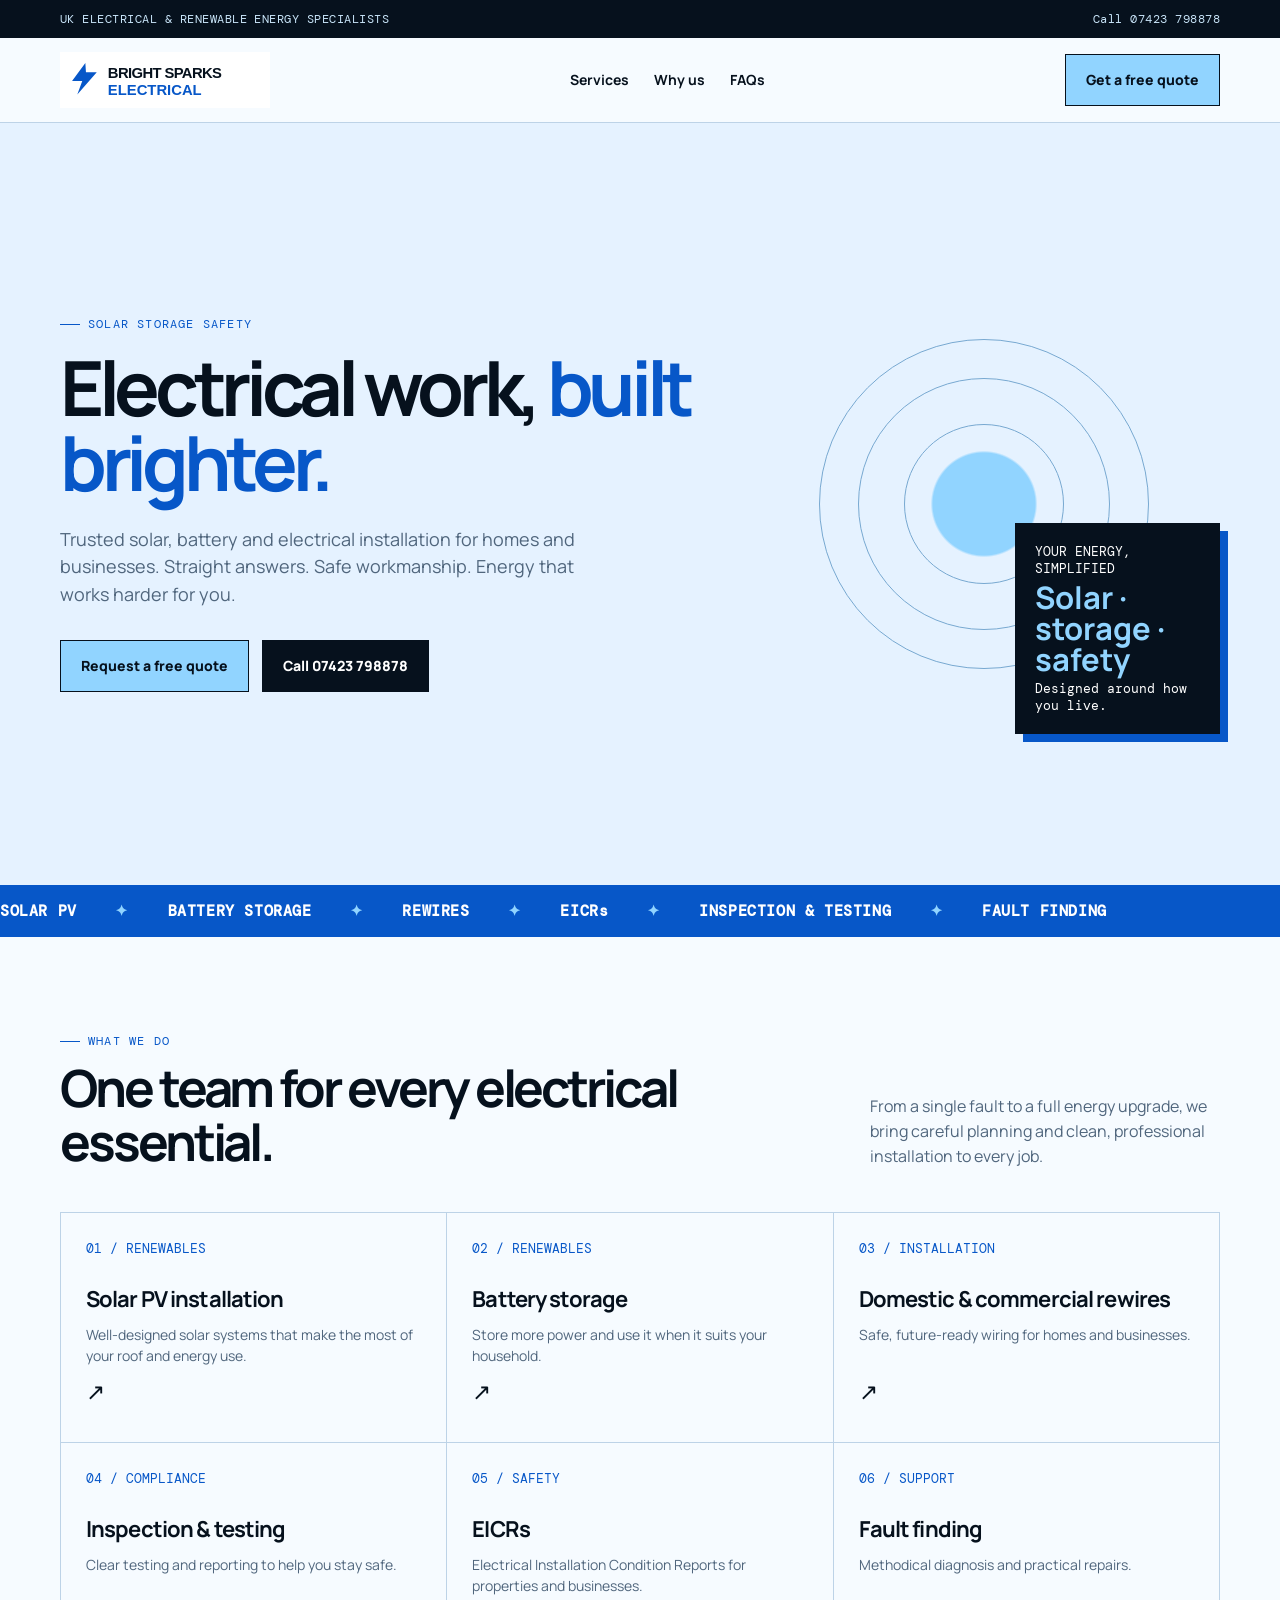
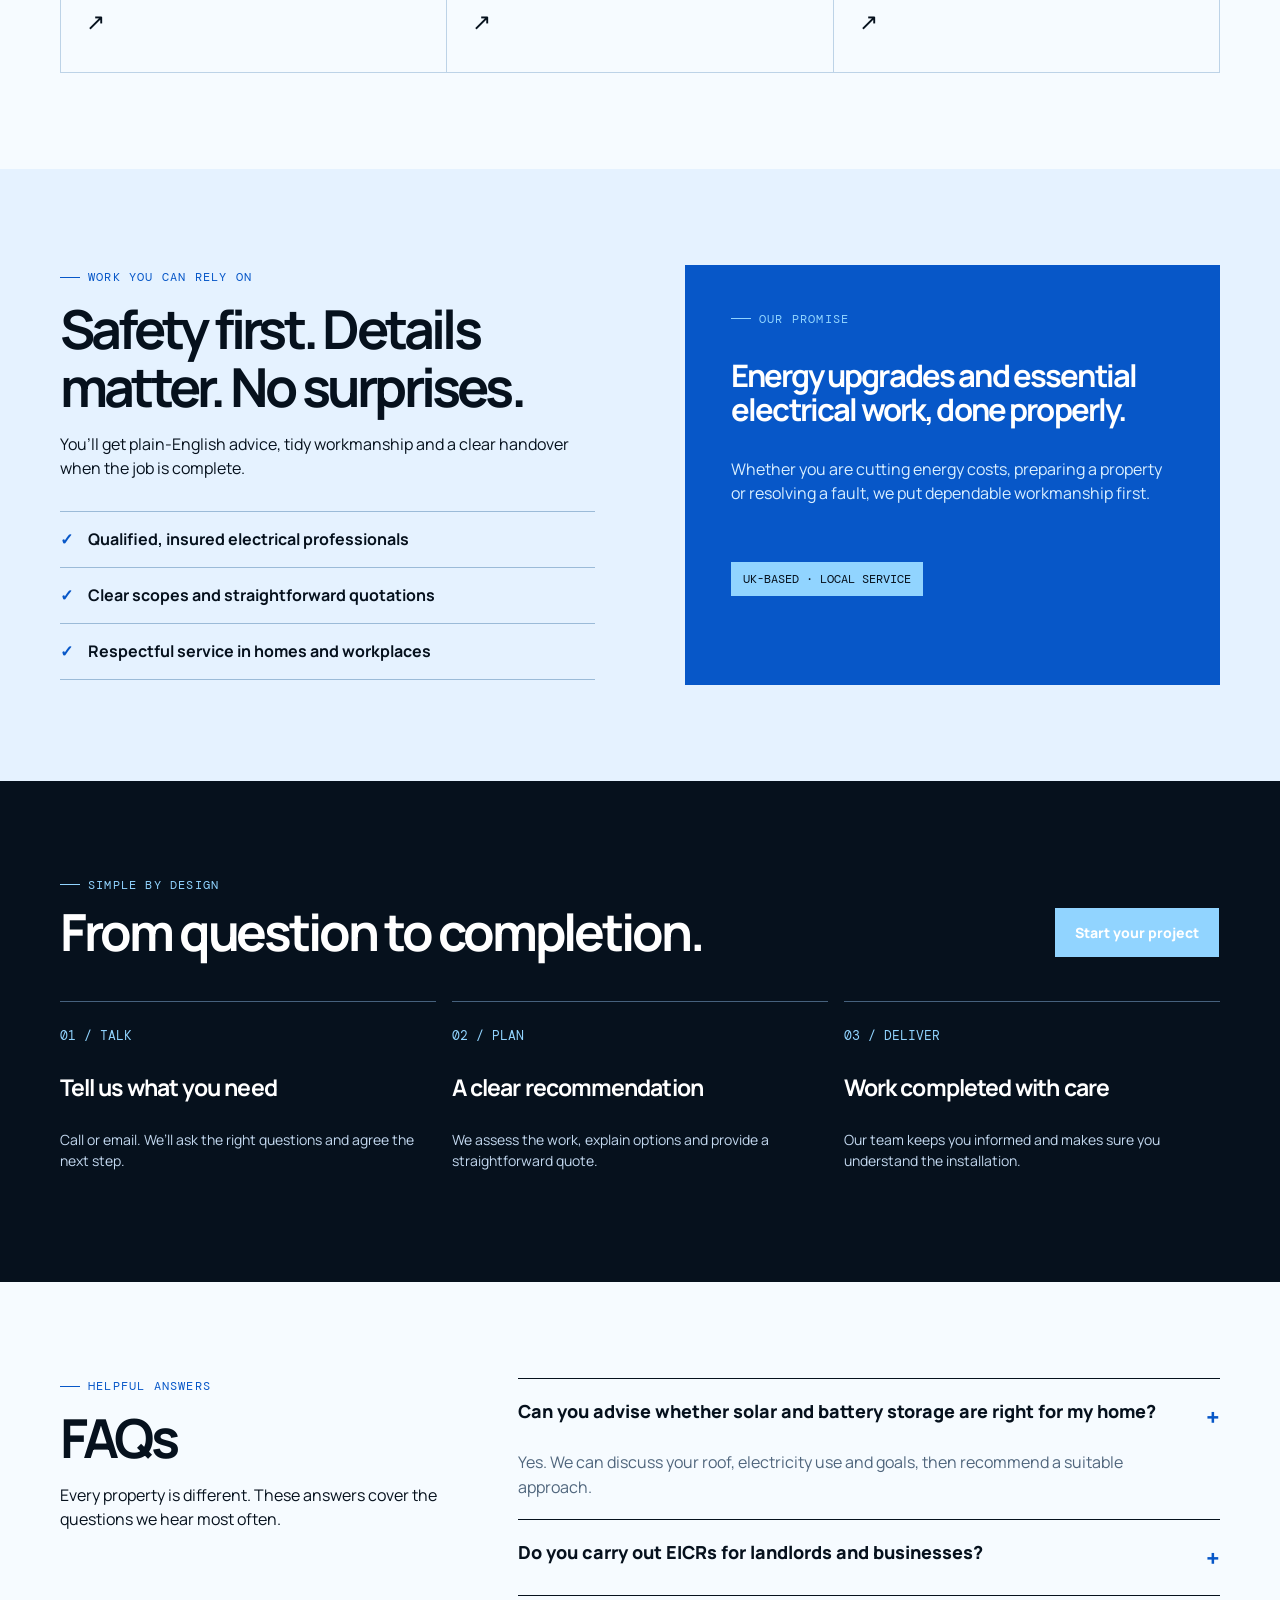
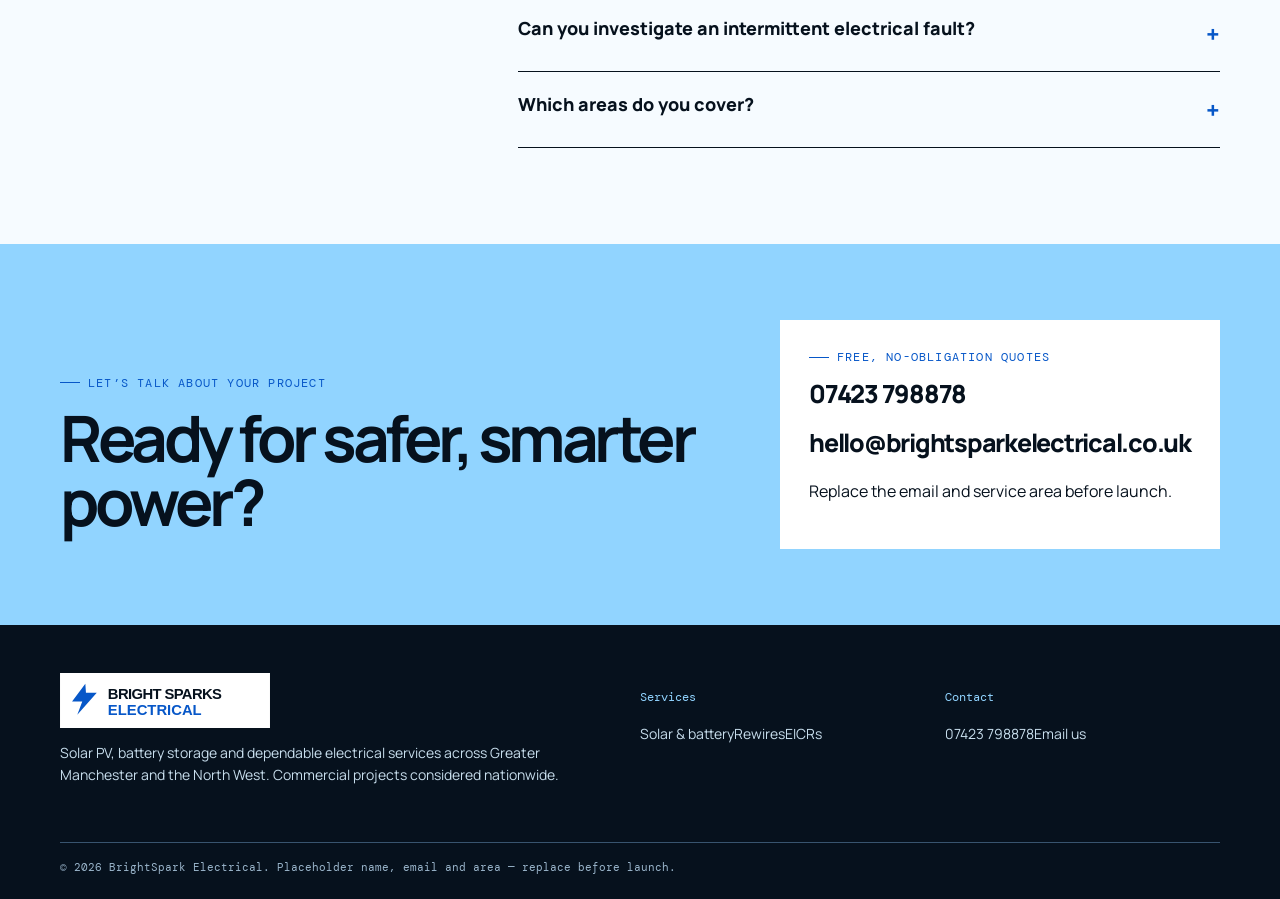
==== index.html @ ce2341f2 "Initial Bright Sparks Electrical website" ====
<!doctype html><html lang="en-GB"><head><meta charset="utf-8"><meta name="viewport" content="width=device-width,initial-scale=1"><title>Electrician & Solar Installer in North West England | BrightSpark Electrical</title><meta name="description" content="North West electricians for solar PV, battery storage, EICRs, rewires and fault finding. Domestic and landlord work across Greater Manchester and the North West; commercial projects considered nationwide."><meta name="robots" content="index,follow"><script type="application/ld+json">{"@context":"https://schema.org","@type":"ElectricalContractor","name":"BrightSpark Electrical","telephone":"07423 798878","areaServed":["Greater Manchester","Manchester","Liverpool","Cheshire","Lancashire","Merseyside","North West England","United Kingdom"],"description":"Solar PV, battery storage and electrical services. Domestic and landlord work across the North West; commercial projects considered nationwide.","serviceType":["Solar PV installation","Battery storage","Electrical rewires","EICR","Electrical inspection and testing","Fault finding"]}</script><link rel="preconnect" href="https://fonts.googleapis.com"><link rel="preconnect" href="https://fonts.gstatic.com" crossorigin><link href="https://fonts.googleapis.com/css2?family=DM+Mono:wght@400;500&family=Manrope:wght@400;500;600;700;800&display=swap" rel="stylesheet"><style>:root{--ink:#06111d;--blue:#0757c8;--sky:#91d4ff;--paper:#f6fbff;--mist:#e5f2ff;--line:#bdd3e7;--muted:#50667d;--mono:'DM Mono',monospace;--sans:Manrope,sans-serif}*{box-sizing:border-box}html{scroll-behavior:smooth}body{margin:0;background:var(--paper);color:var(--ink);font:16px/1.55 var(--sans)}a{color:inherit;text-decoration:none}.wrap{width:min(1160px,calc(100% - 40px));margin:auto}.top{background:var(--ink);color:#c8e4f8;font:12px var(--mono);letter-spacing:.04em}.top .wrap{min-height:38px;display:flex;justify-content:space-between;align-items:center}.nav{height:84px;display:flex;align-items:center;justify-content:space-between}.brand{display:flex;align-items:center}.brand-logo{width:210px;height:auto;display:block}.bolt{height:37px;width:37px;background:url('assets/brightspark-logo.png') center/contain no-repeat;display:inline-block}.links{display:flex;gap:25px;font-size:14px;font-weight:700}.btn{display:inline-flex;align-items:center;justify-content:center;padding:14px 20px;border:1px solid var(--ink);font-size:14px;font-weight:800;transition:.2s}.btn:hover{transform:translate(-3px,-3px);box-shadow:4px 4px 0 var(--ink)}.primary{background:var(--sky)}.dark{background:var(--ink);color:white}.hero{background:var(--mist);overflow:hidden;border-top:1px solid var(--line)}.hero-grid{display:grid;grid-template-columns:1.15fr .85fr;min-height:570px;align-items:center;gap:50px}.eyebrow{font:12px var(--mono);letter-spacing:.1em;text-transform:uppercase;color:var(--blue);display:flex;align-items:center;gap:8px}.eyebrow:before{content:'';width:20px;height:1px;background:currentColor}.hero h1{font-size:clamp(44px,6vw,76px);line-height:.99;letter-spacing:-.07em;margin:18px 0 25px}.hero h1 em{font-style:normal;color:var(--blue)}.hero p{font-size:18px;color:var(--muted);max-width:560px;margin:0 0 31px}.actions{display:flex;gap:13px;flex-wrap:wrap}.panel{align-self:stretch;display:flex;align-items:center;position:relative}.sun{width:330px;height:330px;border:1px solid #78a9d1;border-radius:50%;position:relative;margin:auto;background:radial-gradient(circle,var(--sky) 0 22%,transparent 23%)}.sun:before,.sun:after{content:'';position:absolute;inset:38px;border:1px solid #78a9d1;border-radius:50%}.sun:after{inset:84px}.card{position:absolute;bottom:55px;right:0;background:#06111d;color:white;padding:20px;width:205px;font:13px var(--mono);box-shadow:8px 8px 0 var(--blue)}.card b{font:700 31px/1 var(--sans);display:block;color:var(--sky);margin:5px 0}.strip{background:var(--blue);color:white;padding:16px 0;overflow:hidden;white-space:nowrap;font:700 15px var(--mono);letter-spacing:.04em}.strip i{font-style:normal;margin:0 29px;color:var(--sky)}section{padding:96px 0}.head{display:flex;justify-content:space-between;gap:35px;align-items:end;margin-bottom:43px}.head h2{font-size:clamp(32px,4vw,52px);line-height:1.05;letter-spacing:-.06em;margin:12px 0 0;max-width:720px}.head p{max-width:350px;margin:0;color:var(--muted)}.grid{display:grid;grid-template-columns:repeat(3,1fr);border-top:1px solid var(--line);border-left:1px solid var(--line)}.service{padding:27px 25px 32px;border-right:1px solid var(--line);border-bottom:1px solid var(--line);min-height:230px;display:flex;flex-direction:column}.service:hover{background:var(--ink);color:white}.num{font:13px var(--mono);color:var(--blue)}.service h3{font-size:22px;letter-spacing:-.04em;line-height:1.15;margin:30px 0 12px}.service p{margin:0;font-size:14px;color:var(--muted)}.arrow{margin-top:auto;font-size:23px}.split{background:var(--mist)}.splitgrid{display:grid;grid-template-columns:1fr 1fr;gap:90px;align-items:center}.statement{font-size:clamp(31px,4.2vw,56px);letter-spacing:-.07em;line-height:1.07;margin:15px 0}.checks{list-style:none;padding:0;margin:30px 0 0;border-top:1px solid #9bbbd8}.checks li{padding:15px 0;border-bottom:1px solid #9bbbd8;display:flex;gap:15px;font-weight:700}.checks li:before{content:'✓';color:var(--blue)}.proof{background:var(--blue);color:white;padding:46px;min-height:420px}.proof h3{font-size:31px;letter-spacing:-.06em;line-height:1.1}.proof p{color:#d9efff}.tag{background:var(--sky);color:var(--ink);padding:9px 12px;font:12px var(--mono);display:inline-block;margin-top:40px}.steps{background:var(--ink);color:white}.stepsgrid{display:grid;grid-template-columns:repeat(3,1fr);gap:16px}.step{border-top:1px solid #46617d;padding-top:20px}.step b{font:13px var(--mono);color:var(--sky)}.step h3{font-size:23px;letter-spacing:-.04em}.step p{font-size:14px;color:#c4d9f0}.faqgrid{display:grid;grid-template-columns:.7fr 1.3fr;gap:80px}.faqs{border-top:1px solid var(--ink)}details{border-bottom:1px solid var(--ink);padding:19px 0}summary{cursor:pointer;font-size:18px;font-weight:800;list-style:none;display:flex;justify-content:space-between}summary:after{content:'+';color:var(--blue);font-size:24px}details p{color:var(--muted);margin:15px 36px 0 0}.contact{padding:76px 0;background:var(--sky)}.contactgrid{display:grid;grid-template-columns:1.2fr .8fr;gap:60px;align-items:end}.contact h2{font-size:clamp(39px,5vw,65px);line-height:1;letter-spacing:-.07em;margin:15px 0}.contactcard{background:white;padding:29px}.contactcard a{display:block;font-size:25px;font-weight:800;letter-spacing:-.05em;margin:10px 0}.footer{background:var(--ink);color:white;padding:48px 0 25px}.footergrid{display:grid;grid-template-columns:2fr 1fr 1fr;gap:30px}.footer p,.footer a{font-size:14px;color:#c7ddec}.footer h4{font:12px var(--mono);color:var(--sky)}.fine{border-top:1px solid #38546f;margin-top:42px;padding-top:17px;color:#9bb6cc;font:11px var(--mono)}@media(max-width:760px){.top .wrap{justify-content:center}.top span:last-child,.links{display:none}.nav{height:70px}.brand-logo{width:175px}.hero-grid,.splitgrid,.faqgrid,.contactgrid{grid-template-columns:1fr;gap:38px}.hero-grid{padding:65px 0}.panel{height:270px}.sun{width:240px;height:240px}.card{bottom:0;right:5px;width:175px;padding:14px}.grid,.stepsgrid{grid-template-columns:1fr}.head{display:block}.head p{margin-top:20px}section{padding:65px 0}.footergrid{grid-template-columns:1fr 1fr}.footergrid>div:first-child{grid-column:1/-1}}</style></head><body><div class="top"><div class="wrap"><span>UK ELECTRICAL & RENEWABLE ENERGY SPECIALISTS</span><span>Call 07423 798878</span></div></div><header class="wrap nav"><a class="brand" href="#top"><img class="brand-logo" src="assets/bright-sparks-electrical-logo.svg" alt="Bright Sparks Electrical"></a><nav class="links"><a href="#services">Services</a><a href="#about">Why us</a><a href="#faq">FAQs</a></nav><a class="btn primary" href="#contact">Get a free quote</a></header><main id="top"><section class="hero"><div class="wrap hero-grid"><div><div class="eyebrow">SOLAR STORAGE SAFETY</div><h1>Electrical work, <em>built brighter.</em></h1><p>Trusted solar, battery and electrical installation for homes and businesses. Straight answers. Safe workmanship. Energy that works harder for you.</p><div class="actions"><a class="btn primary" href="#contact">Request a free quote</a><a class="btn dark" href="tel:07423798878">Call 07423 798878</a></div></div><div class="panel"><div class="sun"></div><div class="card">YOUR ENERGY, SIMPLIFIED<b>Solar · storage · safety</b>Designed around how you live.</div></div></div></section><div class="strip">SOLAR PV <i>✦</i> BATTERY STORAGE <i>✦</i> REWIRES <i>✦</i> EICRs <i>✦</i> INSPECTION & TESTING <i>✦</i> FAULT FINDING</div><section id="services"><div class="wrap"><div class="head"><div><div class="eyebrow">What we do</div><h2>One team for every electrical essential.</h2></div><p>From a single fault to a full energy upgrade, we bring careful planning and clean, professional installation to every job.</p></div><div class="grid"><article class="service"><span class="num">01 / RENEWABLES</span><h3>Solar PV installation</h3><p>Well-designed solar systems that make the most of your roof and energy use.</p><span class="arrow">↗</span></article><article class="service"><span class="num">02 / RENEWABLES</span><h3>Battery storage</h3><p>Store more power and use it when it suits your household.</p><span class="arrow">↗</span></article><article class="service"><span class="num">03 / INSTALLATION</span><h3>Domestic & commercial rewires</h3><p>Safe, future-ready wiring for homes and businesses.</p><span class="arrow">↗</span></article><article class="service"><span class="num">04 / COMPLIANCE</span><h3>Inspection & testing</h3><p>Clear testing and reporting to help you stay safe.</p><span class="arrow">↗</span></article><article class="service"><span class="num">05 / SAFETY</span><h3>EICRs</h3><p>Electrical Installation Condition Reports for properties and businesses.</p><span class="arrow">↗</span></article><article class="service"><span class="num">06 / SUPPORT</span><h3>Fault finding</h3><p>Methodical diagnosis and practical repairs.</p><span class="arrow">↗</span></article></div></div></section><section id="about" class="split"><div class="wrap splitgrid"><div><div class="eyebrow">Work you can rely on</div><h2 class="statement">Safety first. Details matter. No surprises.</h2><p>You’ll get plain-English advice, tidy workmanship and a clear handover when the job is complete.</p><ul class="checks"><li>Qualified, insured electrical professionals</li><li>Clear scopes and straightforward quotations</li><li>Respectful service in homes and workplaces</li></ul></div><div class="proof"><div class="eyebrow" style="color:var(--sky)">Our promise</div><h3>Energy upgrades and essential electrical work, done properly.</h3><p>Whether you are cutting energy costs, preparing a property or resolving a fault, we put dependable workmanship first.</p><span class="tag">UK-BASED · LOCAL SERVICE</span></div></div></section><section class="steps"><div class="wrap"><div class="head"><div><div class="eyebrow" style="color:var(--sky)">Simple by design</div><h2>From question to completion.</h2></div><a class="btn primary" href="#contact">Start your project</a></div><div class="stepsgrid"><div class="step"><b>01 / TALK</b><h3>Tell us what you need</h3><p>Call or email. We’ll ask the right questions and agree the next step.</p></div><div class="step"><b>02 / PLAN</b><h3>A clear recommendation</h3><p>We assess the work, explain options and provide a straightforward quote.</p></div><div class="step"><b>03 / DELIVER</b><h3>Work completed with care</h3><p>Our team keeps you informed and makes sure you understand the installation.</p></div></div></div></section><section id="faq"><div class="wrap faqgrid"><div><div class="eyebrow">Helpful answers</div><h2 class="statement">FAQs</h2><p>Every property is different. These answers cover the questions we hear most often.</p></div><div class="faqs"><details open><summary>Can you advise whether solar and battery storage are right for my home?</summary><p>Yes. We can discuss your roof, electricity use and goals, then recommend a suitable approach.</p></details><details><summary>Do you carry out EICRs for landlords and businesses?</summary><p>Yes. We provide electrical condition reporting for rental properties and commercial premises.</p></details><details><summary>Can you investigate an intermittent electrical fault?</summary><p>Yes. Fault finding is a core service. We work systematically to identify the cause and explain repair options.</p></details><details><summary>Which areas do you cover?</summary><p>We serve [YOUR PRIMARY AREA] and surrounding towns. Get in touch with your postcode to confirm availability.</p></details></div></div></section><section class="contact" id="contact"><div class="wrap contactgrid"><div><div class="eyebrow">Let’s talk about your project</div><h2>Ready for safer, smarter power?</h2></div><div class="contactcard"><div class="eyebrow">Free, no-obligation quotes</div><a href="tel:07423798878">07423 798878</a><a href="mailto:hello@brightsparkelectrical.co.uk">hello@brightsparkelectrical.co.uk</a><p>Replace the email and service area before launch.</p></div></div></section></main><footer class="footer"><div class="wrap"><div class="footergrid"><div><a class="brand"><img class="brand-logo" src="assets/bright-sparks-electrical-logo.svg" alt="Bright Sparks Electrical"></a><p>Solar PV, battery storage and dependable electrical services across Greater Manchester and the North West. Commercial projects considered nationwide.</p></div><div><h4>Services</h4><a>Solar & battery</a><a>Rewires</a><a>EICRs</a></div><div><h4>Contact</h4><a href="tel:07423798878">07423 798878</a><a>Email us</a></div></div><div class="fine">© 2026 BrightSpark Electrical. Placeholder name, email and area — replace before launch.</div></div></footer></body></html>
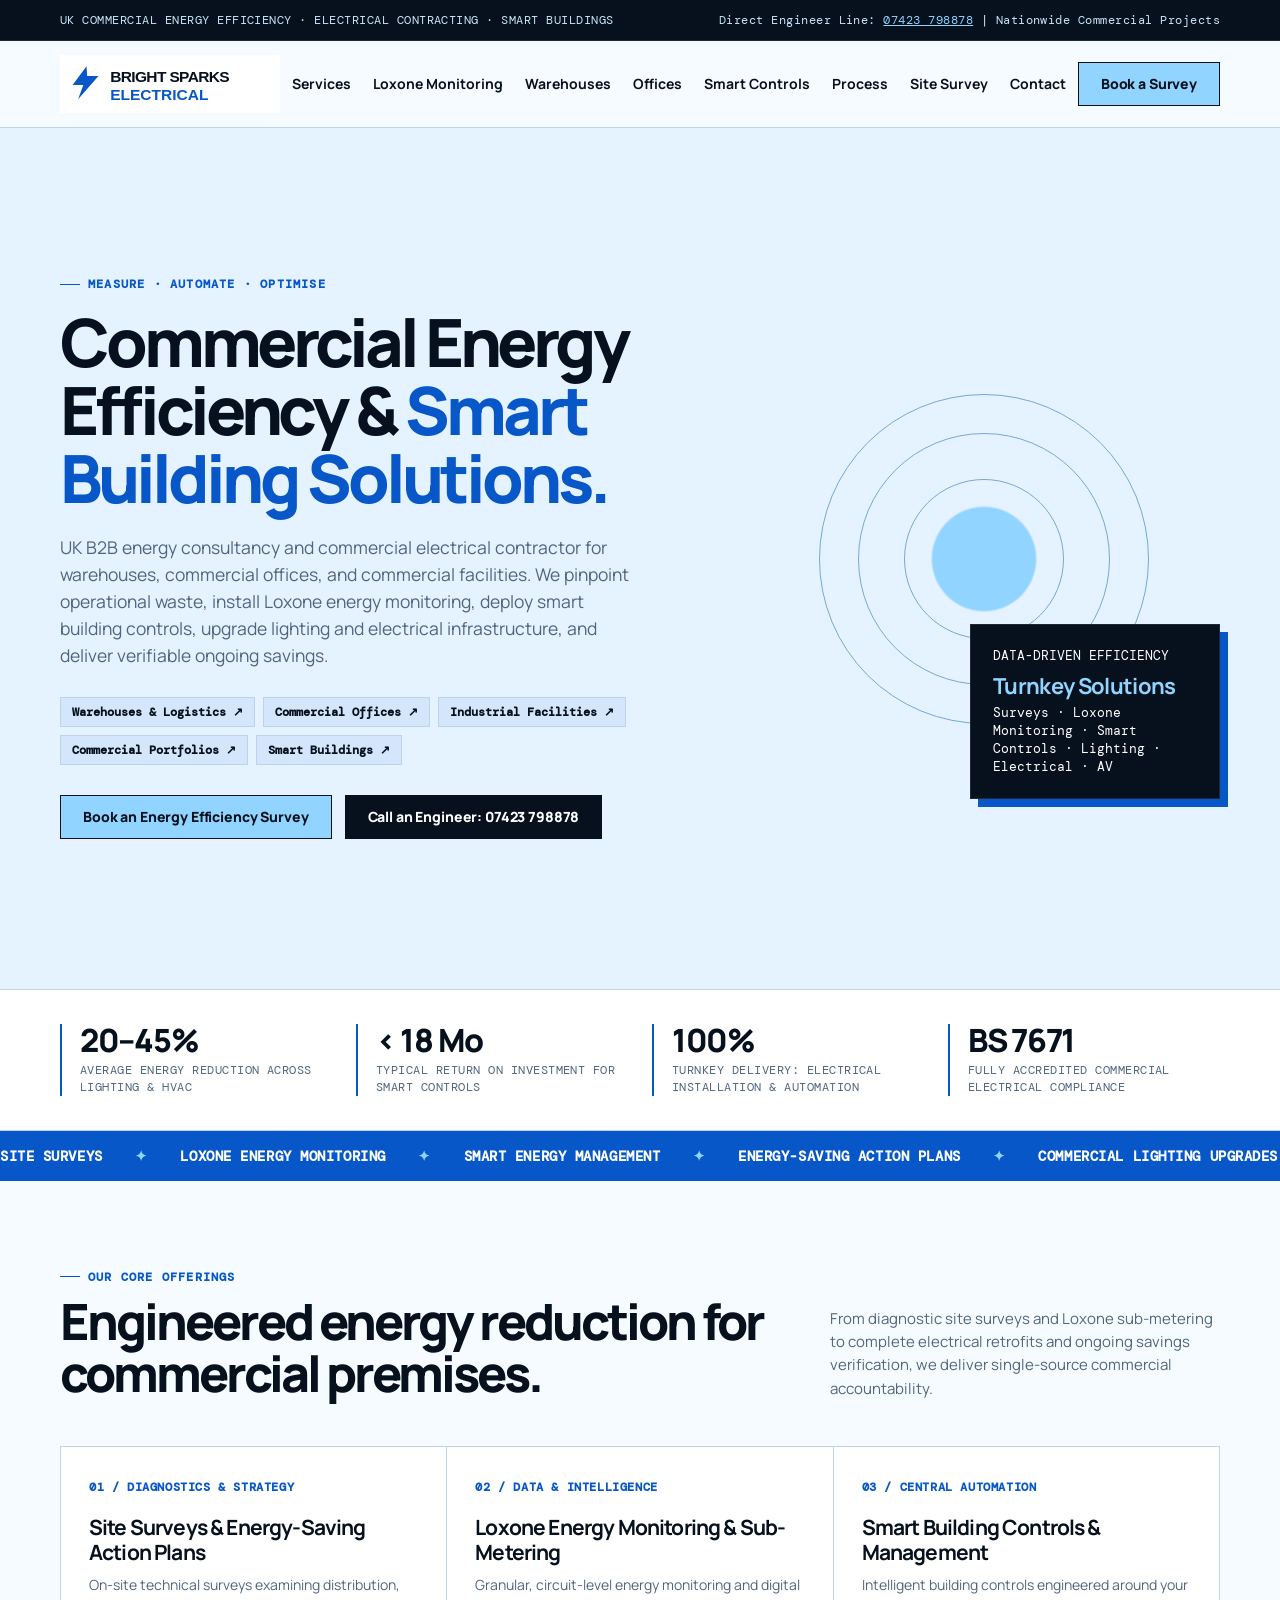
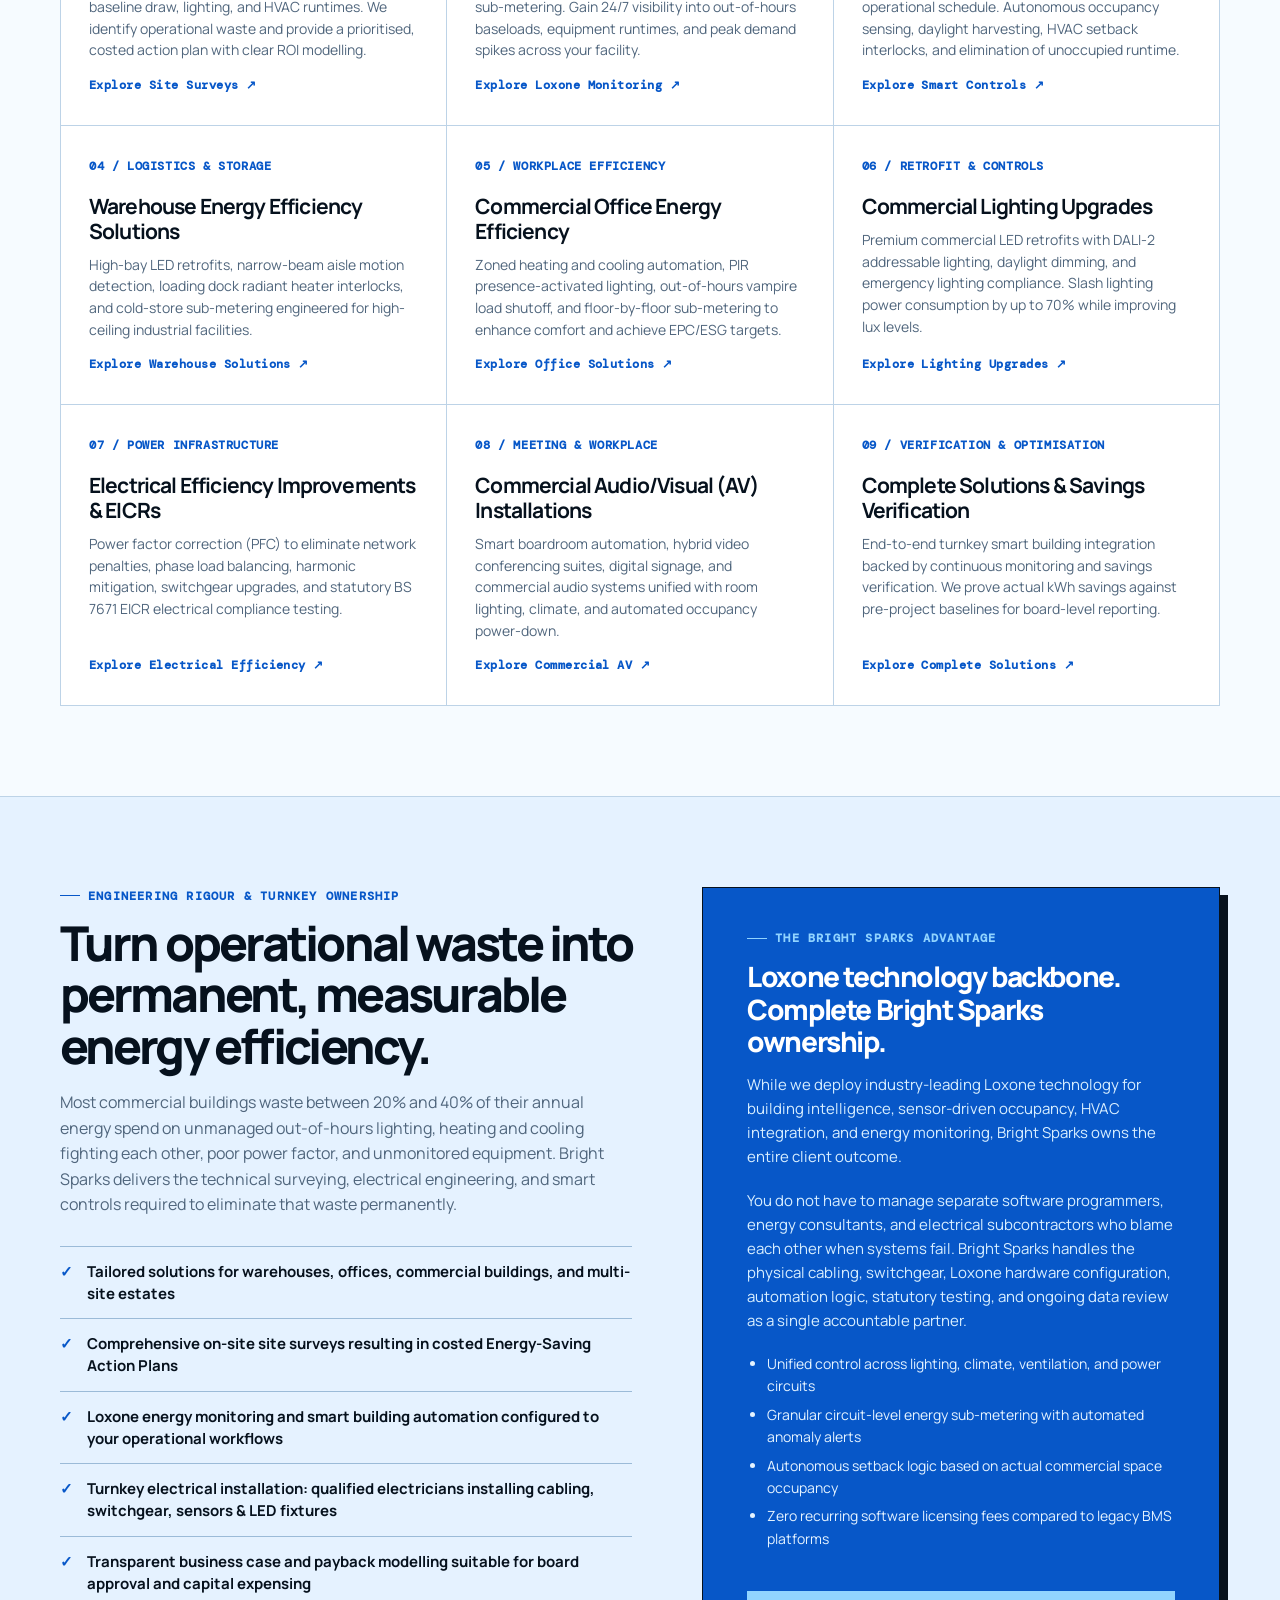
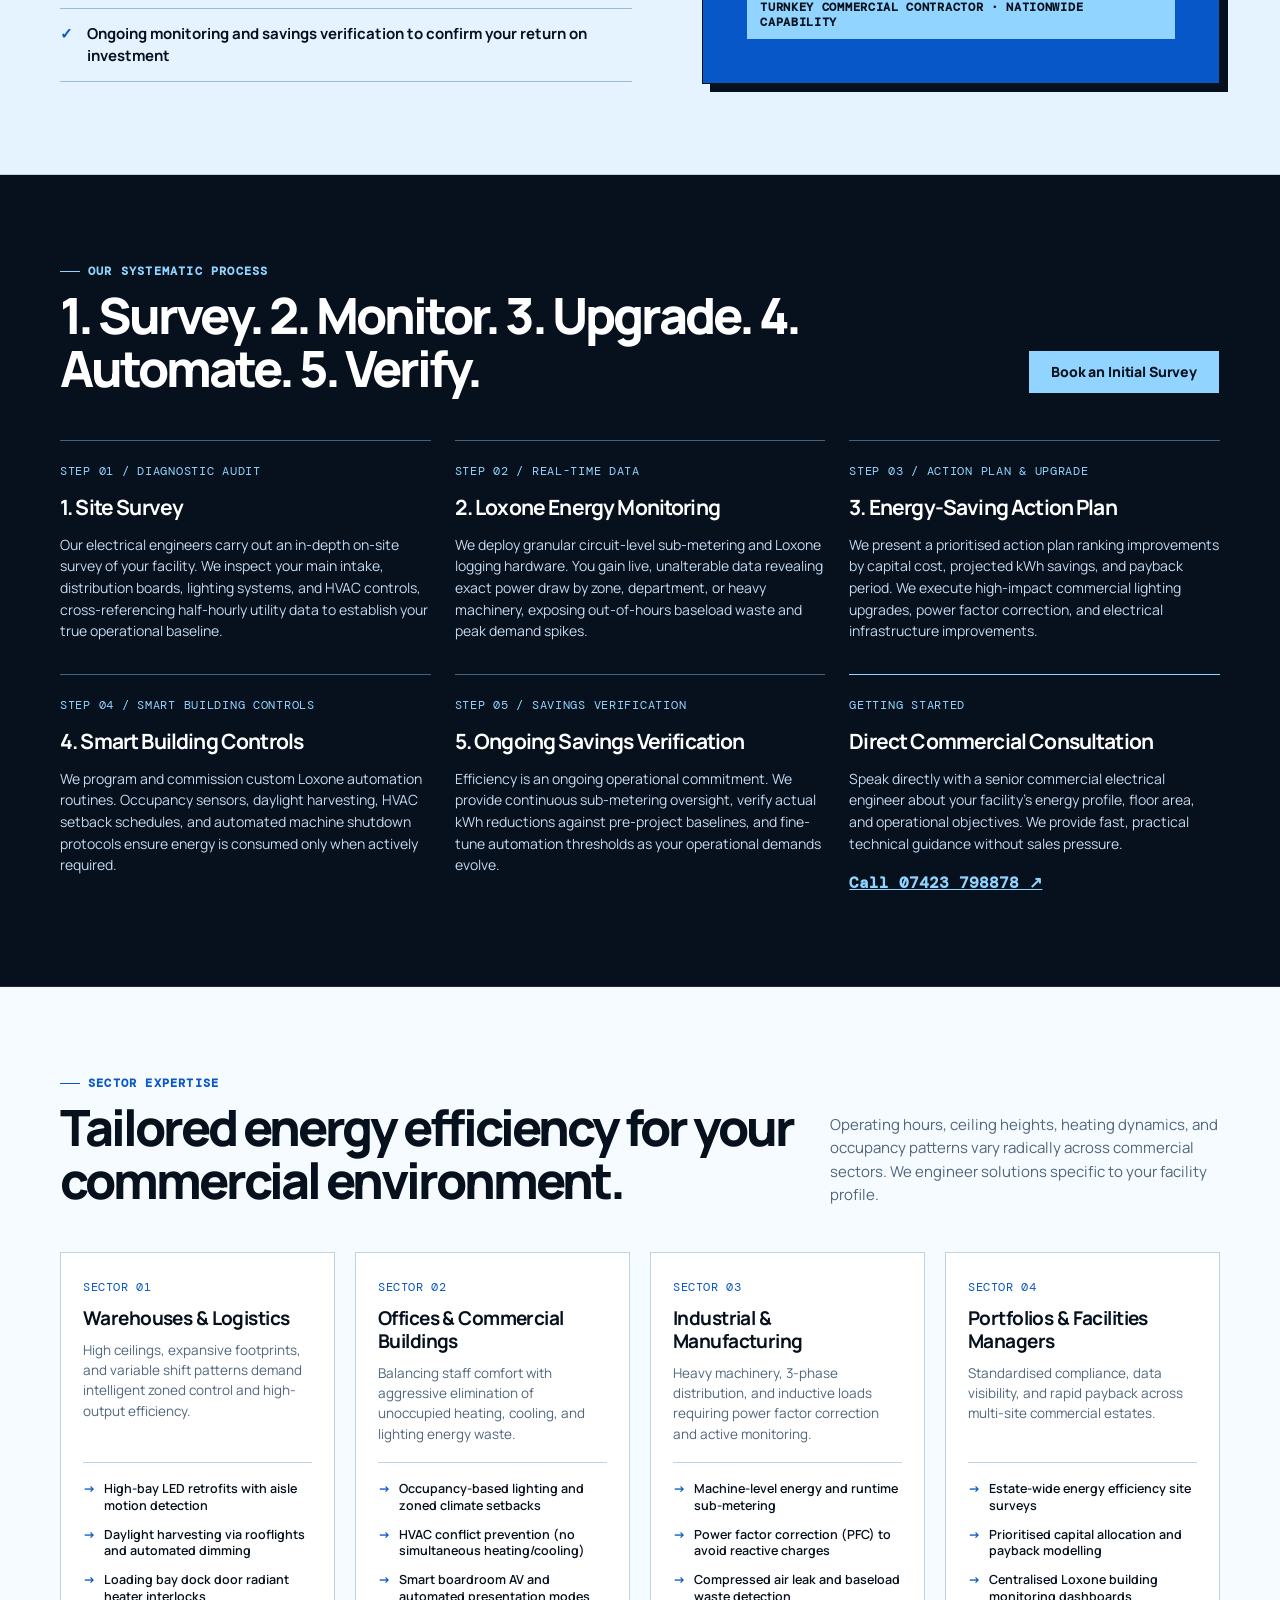
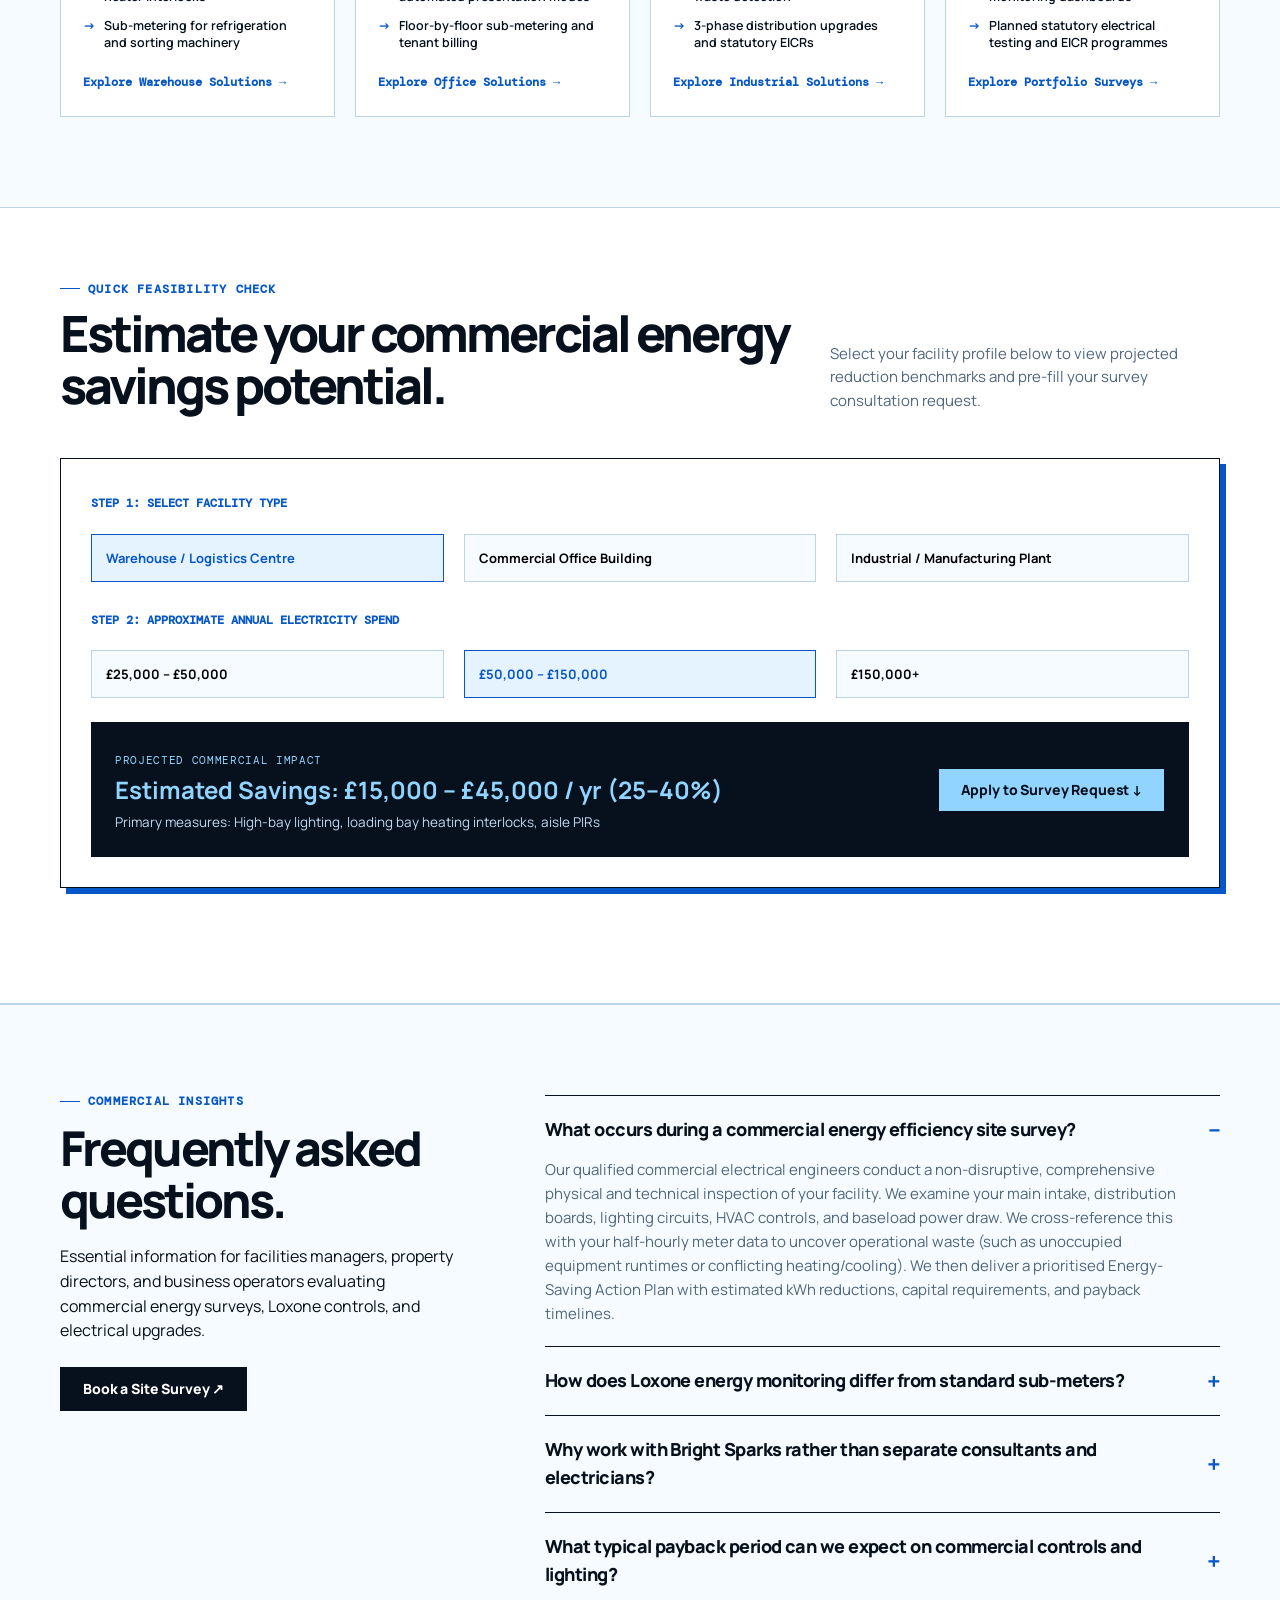
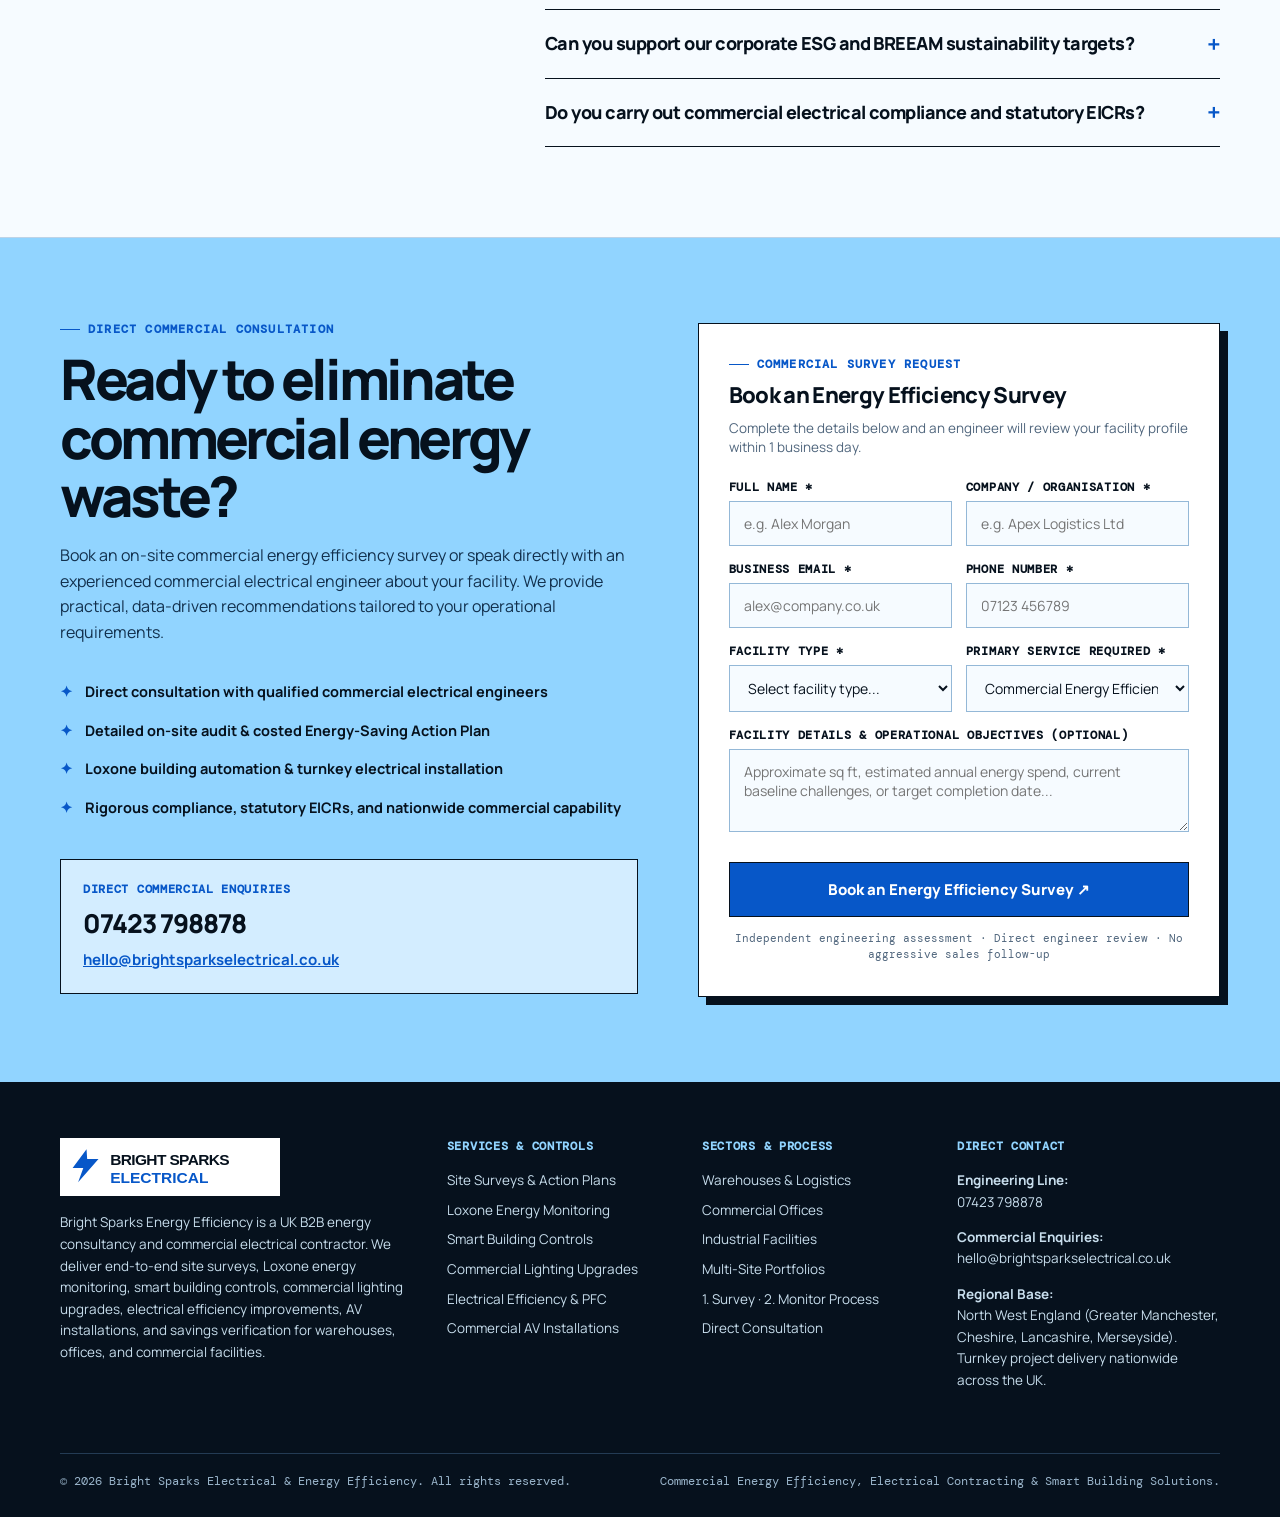
==== commit db5c7259: "Complete commercial energy efficiency and smart building website - Position Bright Sparks as a UK co" ====
--- a/index.html
+++ b/index.html
@@ -1 +1,915 @@
-<!doctype html><html lang="en-GB"><head><meta charset="utf-8"><meta name="viewport" content="width=device-width,initial-scale=1"><title>Electrician & Solar Installer in North West England | BrightSpark Electrical</title><meta name="description" content="North West electricians for solar PV, battery storage, EICRs, rewires and fault finding. Domestic and landlord work across Greater Manchester and the North West; commercial projects considered nationwide."><meta name="robots" content="index,follow"><script type="application/ld+json">{"@context":"https://schema.org","@type":"ElectricalContractor","name":"BrightSpark Electrical","telephone":"07423 798878","areaServed":["Greater Manchester","Manchester","Liverpool","Cheshire","Lancashire","Merseyside","North West England","United Kingdom"],"description":"Solar PV, battery storage and electrical services. Domestic and landlord work across the North West; commercial projects considered nationwide.","serviceType":["Solar PV installation","Battery storage","Electrical rewires","EICR","Electrical inspection and testing","Fault finding"]}</script><link rel="preconnect" href="https://fonts.googleapis.com"><link rel="preconnect" href="https://fonts.gstatic.com" crossorigin><link href="https://fonts.googleapis.com/css2?family=DM+Mono:wght@400;500&family=Manrope:wght@400;500;600;700;800&display=swap" rel="stylesheet"><style>:root{--ink:#06111d;--blue:#0757c8;--sky:#91d4ff;--paper:#f6fbff;--mist:#e5f2ff;--line:#bdd3e7;--muted:#50667d;--mono:'DM Mono',monospace;--sans:Manrope,sans-serif}*{box-sizing:border-box}html{scroll-behavior:smooth}body{margin:0;background:var(--paper);color:var(--ink);font:16px/1.55 var(--sans)}a{color:inherit;text-decoration:none}.wrap{width:min(1160px,calc(100% - 40px));margin:auto}.top{background:var(--ink);color:#c8e4f8;font:12px var(--mono);letter-spacing:.04em}.top .wrap{min-height:38px;display:flex;justify-content:space-between;align-items:center}.nav{height:84px;display:flex;align-items:center;justify-content:space-between}.brand{display:flex;align-items:center}.brand-logo{width:210px;height:auto;display:block}.bolt{height:37px;width:37px;background:url('assets/brightspark-logo.png') center/contain no-repeat;display:inline-block}.links{display:flex;gap:25px;font-size:14px;font-weight:700}.btn{display:inline-flex;align-items:center;justify-content:center;padding:14px 20px;border:1px solid var(--ink);font-size:14px;font-weight:800;transition:.2s}.btn:hover{transform:translate(-3px,-3px);box-shadow:4px 4px 0 var(--ink)}.primary{background:var(--sky)}.dark{background:var(--ink);color:white}.hero{background:var(--mist);overflow:hidden;border-top:1px solid var(--line)}.hero-grid{display:grid;grid-template-columns:1.15fr .85fr;min-height:570px;align-items:center;gap:50px}.eyebrow{font:12px var(--mono);letter-spacing:.1em;text-transform:uppercase;color:var(--blue);display:flex;align-items:center;gap:8px}.eyebrow:before{content:'';width:20px;height:1px;background:currentColor}.hero h1{font-size:clamp(44px,6vw,76px);line-height:.99;letter-spacing:-.07em;margin:18px 0 25px}.hero h1 em{font-style:normal;color:var(--blue)}.hero p{font-size:18px;color:var(--muted);max-width:560px;margin:0 0 31px}.actions{display:flex;gap:13px;flex-wrap:wrap}.panel{align-self:stretch;display:flex;align-items:center;position:relative}.sun{width:330px;height:330px;border:1px solid #78a9d1;border-radius:50%;position:relative;margin:auto;background:radial-gradient(circle,var(--sky) 0 22%,transparent 23%)}.sun:before,.sun:after{content:'';position:absolute;inset:38px;border:1px solid #78a9d1;border-radius:50%}.sun:after{inset:84px}.card{position:absolute;bottom:55px;right:0;background:#06111d;color:white;padding:20px;width:205px;font:13px var(--mono);box-shadow:8px 8px 0 var(--blue)}.card b{font:700 31px/1 var(--sans);display:block;color:var(--sky);margin:5px 0}.strip{background:var(--blue);color:white;padding:16px 0;overflow:hidden;white-space:nowrap;font:700 15px var(--mono);letter-spacing:.04em}.strip i{font-style:normal;margin:0 29px;color:var(--sky)}section{padding:96px 0}.head{display:flex;justify-content:space-between;gap:35px;align-items:end;margin-bottom:43px}.head h2{font-size:clamp(32px,4vw,52px);line-height:1.05;letter-spacing:-.06em;margin:12px 0 0;max-width:720px}.head p{max-width:350px;margin:0;color:var(--muted)}.grid{display:grid;grid-template-columns:repeat(3,1fr);border-top:1px solid var(--line);border-left:1px solid var(--line)}.service{padding:27px 25px 32px;border-right:1px solid var(--line);border-bottom:1px solid var(--line);min-height:230px;display:flex;flex-direction:column}.service:hover{background:var(--ink);color:white}.num{font:13px var(--mono);color:var(--blue)}.service h3{font-size:22px;letter-spacing:-.04em;line-height:1.15;margin:30px 0 12px}.service p{margin:0;font-size:14px;color:var(--muted)}.arrow{margin-top:auto;font-size:23px}.split{background:var(--mist)}.splitgrid{display:grid;grid-template-columns:1fr 1fr;gap:90px;align-items:center}.statement{font-size:clamp(31px,4.2vw,56px);letter-spacing:-.07em;line-height:1.07;margin:15px 0}.checks{list-style:none;padding:0;margin:30px 0 0;border-top:1px solid #9bbbd8}.checks li{padding:15px 0;border-bottom:1px solid #9bbbd8;display:flex;gap:15px;font-weight:700}.checks li:before{content:'✓';color:var(--blue)}.proof{background:var(--blue);color:white;padding:46px;min-height:420px}.proof h3{font-size:31px;letter-spacing:-.06em;line-height:1.1}.proof p{color:#d9efff}.tag{background:var(--sky);color:var(--ink);padding:9px 12px;font:12px var(--mono);display:inline-block;margin-top:40px}.steps{background:var(--ink);color:white}.stepsgrid{display:grid;grid-template-columns:repeat(3,1fr);gap:16px}.step{border-top:1px solid #46617d;padding-top:20px}.step b{font:13px var(--mono);color:var(--sky)}.step h3{font-size:23px;letter-spacing:-.04em}.step p{font-size:14px;color:#c4d9f0}.faqgrid{display:grid;grid-template-columns:.7fr 1.3fr;gap:80px}.faqs{border-top:1px solid var(--ink)}details{border-bottom:1px solid var(--ink);padding:19px 0}summary{cursor:pointer;font-size:18px;font-weight:800;list-style:none;display:flex;justify-content:space-between}summary:after{content:'+';color:var(--blue);font-size:24px}details p{color:var(--muted);margin:15px 36px 0 0}.contact{padding:76px 0;background:var(--sky)}.contactgrid{display:grid;grid-template-columns:1.2fr .8fr;gap:60px;align-items:end}.contact h2{font-size:clamp(39px,5vw,65px);line-height:1;letter-spacing:-.07em;margin:15px 0}.contactcard{background:white;padding:29px}.contactcard a{display:block;font-size:25px;font-weight:800;letter-spacing:-.05em;margin:10px 0}.footer{background:var(--ink);color:white;padding:48px 0 25px}.footergrid{display:grid;grid-template-columns:2fr 1fr 1fr;gap:30px}.footer p,.footer a{font-size:14px;color:#c7ddec}.footer h4{font:12px var(--mono);color:var(--sky)}.fine{border-top:1px solid #38546f;margin-top:42px;padding-top:17px;color:#9bb6cc;font:11px var(--mono)}@media(max-width:760px){.top .wrap{justify-content:center}.top span:last-child,.links{display:none}.nav{height:70px}.brand-logo{width:175px}.hero-grid,.splitgrid,.faqgrid,.contactgrid{grid-template-columns:1fr;gap:38px}.hero-grid{padding:65px 0}.panel{height:270px}.sun{width:240px;height:240px}.card{bottom:0;right:5px;width:175px;padding:14px}.grid,.stepsgrid{grid-template-columns:1fr}.head{display:block}.head p{margin-top:20px}section{padding:65px 0}.footergrid{grid-template-columns:1fr 1fr}.footergrid>div:first-child{grid-column:1/-1}}</style></head><body><div class="top"><div class="wrap"><span>UK ELECTRICAL & RENEWABLE ENERGY SPECIALISTS</span><span>Call 07423 798878</span></div></div><header class="wrap nav"><a class="brand" href="#top"><img class="brand-logo" src="assets/bright-sparks-electrical-logo.svg" alt="Bright Sparks Electrical"></a><nav class="links"><a href="#services">Services</a><a href="#about">Why us</a><a href="#faq">FAQs</a></nav><a class="btn primary" href="#contact">Get a free quote</a></header><main id="top"><section class="hero"><div class="wrap hero-grid"><div><div class="eyebrow">SOLAR STORAGE SAFETY</div><h1>Electrical work, <em>built brighter.</em></h1><p>Trusted solar, battery and electrical installation for homes and businesses. Straight answers. Safe workmanship. Energy that works harder for you.</p><div class="actions"><a class="btn primary" href="#contact">Request a free quote</a><a class="btn dark" href="tel:07423798878">Call 07423 798878</a></div></div><div class="panel"><div class="sun"></div><div class="card">YOUR ENERGY, SIMPLIFIED<b>Solar · storage · safety</b>Designed around how you live.</div></div></div></section><div class="strip">SOLAR PV <i>✦</i> BATTERY STORAGE <i>✦</i> REWIRES <i>✦</i> EICRs <i>✦</i> INSPECTION & TESTING <i>✦</i> FAULT FINDING</div><section id="services"><div class="wrap"><div class="head"><div><div class="eyebrow">What we do</div><h2>One team for every electrical essential.</h2></div><p>From a single fault to a full energy upgrade, we bring careful planning and clean, professional installation to every job.</p></div><div class="grid"><article class="service"><span class="num">01 / RENEWABLES</span><h3>Solar PV installation</h3><p>Well-designed solar systems that make the most of your roof and energy use.</p><span class="arrow">↗</span></article><article class="service"><span class="num">02 / RENEWABLES</span><h3>Battery storage</h3><p>Store more power and use it when it suits your household.</p><span class="arrow">↗</span></article><article class="service"><span class="num">03 / INSTALLATION</span><h3>Domestic & commercial rewires</h3><p>Safe, future-ready wiring for homes and businesses.</p><span class="arrow">↗</span></article><article class="service"><span class="num">04 / COMPLIANCE</span><h3>Inspection & testing</h3><p>Clear testing and reporting to help you stay safe.</p><span class="arrow">↗</span></article><article class="service"><span class="num">05 / SAFETY</span><h3>EICRs</h3><p>Electrical Installation Condition Reports for properties and businesses.</p><span class="arrow">↗</span></article><article class="service"><span class="num">06 / SUPPORT</span><h3>Fault finding</h3><p>Methodical diagnosis and practical repairs.</p><span class="arrow">↗</span></article></div></div></section><section id="about" class="split"><div class="wrap splitgrid"><div><div class="eyebrow">Work you can rely on</div><h2 class="statement">Safety first. Details matter. No surprises.</h2><p>You’ll get plain-English advice, tidy workmanship and a clear handover when the job is complete.</p><ul class="checks"><li>Qualified, insured electrical professionals</li><li>Clear scopes and straightforward quotations</li><li>Respectful service in homes and workplaces</li></ul></div><div class="proof"><div class="eyebrow" style="color:var(--sky)">Our promise</div><h3>Energy upgrades and essential electrical work, done properly.</h3><p>Whether you are cutting energy costs, preparing a property or resolving a fault, we put dependable workmanship first.</p><span class="tag">UK-BASED · LOCAL SERVICE</span></div></div></section><section class="steps"><div class="wrap"><div class="head"><div><div class="eyebrow" style="color:var(--sky)">Simple by design</div><h2>From question to completion.</h2></div><a class="btn primary" href="#contact">Start your project</a></div><div class="stepsgrid"><div class="step"><b>01 / TALK</b><h3>Tell us what you need</h3><p>Call or email. We’ll ask the right questions and agree the next step.</p></div><div class="step"><b>02 / PLAN</b><h3>A clear recommendation</h3><p>We assess the work, explain options and provide a straightforward quote.</p></div><div class="step"><b>03 / DELIVER</b><h3>Work completed with care</h3><p>Our team keeps you informed and makes sure you understand the installation.</p></div></div></div></section><section id="faq"><div class="wrap faqgrid"><div><div class="eyebrow">Helpful answers</div><h2 class="statement">FAQs</h2><p>Every property is different. These answers cover the questions we hear most often.</p></div><div class="faqs"><details open><summary>Can you advise whether solar and battery storage are right for my home?</summary><p>Yes. We can discuss your roof, electricity use and goals, then recommend a suitable approach.</p></details><details><summary>Do you carry out EICRs for landlords and businesses?</summary><p>Yes. We provide electrical condition reporting for rental properties and commercial premises.</p></details><details><summary>Can you investigate an intermittent electrical fault?</summary><p>Yes. Fault finding is a core service. We work systematically to identify the cause and explain repair options.</p></details><details><summary>Which areas do you cover?</summary><p>We serve [YOUR PRIMARY AREA] and surrounding towns. Get in touch with your postcode to confirm availability.</p></details></div></div></section><section class="contact" id="contact"><div class="wrap contactgrid"><div><div class="eyebrow">Let’s talk about your project</div><h2>Ready for safer, smarter power?</h2></div><div class="contactcard"><div class="eyebrow">Free, no-obligation quotes</div><a href="tel:07423798878">07423 798878</a><a href="mailto:hello@brightsparkelectrical.co.uk">hello@brightsparkelectrical.co.uk</a><p>Replace the email and service area before launch.</p></div></div></section></main><footer class="footer"><div class="wrap"><div class="footergrid"><div><a class="brand"><img class="brand-logo" src="assets/bright-sparks-electrical-logo.svg" alt="Bright Sparks Electrical"></a><p>Solar PV, battery storage and dependable electrical services across Greater Manchester and the North West. Commercial projects considered nationwide.</p></div><div><h4>Services</h4><a>Solar & battery</a><a>Rewires</a><a>EICRs</a></div><div><h4>Contact</h4><a href="tel:07423798878">07423 798878</a><a>Email us</a></div></div><div class="fine">© 2026 BrightSpark Electrical. Placeholder name, email and area — replace before launch.</div></div></footer></body></html>
+<!doctype html>
+<html lang="en-GB">
+<head>
+  <meta charset="utf-8">
+  <meta name="viewport" content="width=device-width, initial-scale=1">
+  
+  <!-- Primary SEO Meta Tags -->
+  <title>Commercial Energy Efficiency & Smart Building Solutions | Bright Sparks</title>
+  <meta name="description" content="UK commercial energy efficiency consultancy & electrical contractor for warehouses, offices & commercial buildings. Loxone energy monitoring, site surveys, smart building controls, lighting upgrades & electrical efficiency.">
+  <meta name="keywords" content="commercial energy efficiency, warehouse energy efficiency, office energy efficiency, commercial energy monitoring, Loxone energy monitoring, Loxone building automation, smart building controls, commercial lighting upgrades, electrical efficiency, energy saving action plans, site surveys, commercial AV installations, ongoing monitoring savings verification">
+  <meta name="author" content="Bright Sparks Electrical & Energy Efficiency">
+  <meta name="robots" content="index, follow">
+  <link rel="canonical" href="https://brightsparkselectrical.co.uk/">
+
+  <!-- Open Graph / Facebook -->
+  <meta property="og:type" content="website">
+  <meta property="og:url" content="https://brightsparkselectrical.co.uk/">
+  <meta property="og:title" content="Commercial Energy Efficiency & Smart Building Solutions | Bright Sparks">
+  <meta property="og:description" content="UK commercial energy efficiency consultancy & electrical contractor for warehouses, offices & commercial premises. Loxone energy monitoring, site surveys, smart controls & lighting upgrades.">
+  <meta property="og:image" content="https://brightsparkselectrical.co.uk/assets/bright-sparks-electrical-logo.svg">
+  <meta property="og:locale" content="en_GB">
+  <meta property="og:site_name" content="Bright Sparks Energy Efficiency">
+
+  <!-- Twitter Meta Tags -->
+  <meta name="twitter:card" content="summary_large_image">
+  <meta name="twitter:title" content="Commercial Energy Efficiency & Smart Building Solutions | Bright Sparks">
+  <meta name="twitter:description" content="UK commercial energy efficiency consultancy & electrical contractor for warehouses, offices & industrial facilities. Loxone building automation, energy monitoring, surveys & commercial lighting upgrades.">
+  <meta name="twitter:image" content="https://brightsparkselectrical.co.uk/assets/bright-sparks-electrical-logo.svg">
+
+  <!-- Structured Data (Schema.org JSON-LD) -->
+  <script type="application/ld+json">
+  {
+    "@context": "https://schema.org",
+    "@graph": [
+      {
+        "@type": ["ElectricalContractor", "ProfessionalService"],
+        "@id": "https://brightsparkselectrical.co.uk/#organization",
+        "name": "Bright Sparks Electrical & Energy Efficiency",
+        "alternateName": "Bright Sparks Energy Efficiency",
+        "url": "https://brightsparkselectrical.co.uk/",
+        "logo": "https://brightsparkselectrical.co.uk/assets/bright-sparks-electrical-logo.svg",
+        "image": "https://brightsparkselectrical.co.uk/assets/bright-sparks-electrical-logo.svg",
+        "telephone": "+447423798878",
+        "email": "hello@brightsparkselectrical.co.uk",
+        "priceRange": "$$",
+        "description": "UK commercial energy efficiency consultancy, electrical contractor, and smart building solutions provider for warehouses, offices, and commercial facilities.",
+        "areaServed": [
+          { "@type": "Country", "name": "United Kingdom" },
+          { "@type": "AdministrativeArea", "name": "North West England" },
+          { "@type": "AdministrativeArea", "name": "Greater Manchester" },
+          { "@type": "AdministrativeArea", "name": "Cheshire" },
+          { "@type": "AdministrativeArea", "name": "Lancashire" },
+          { "@type": "AdministrativeArea", "name": "Merseyside" }
+        ],
+        "knowsAbout": [
+          "Commercial energy efficiency",
+          "Warehouse energy efficiency",
+          "Office energy efficiency",
+          "Commercial energy monitoring",
+          "Loxone energy monitoring",
+          "Smart energy management",
+          "Energy-saving action plans",
+          "Commercial lighting upgrades",
+          "Electrical efficiency improvements",
+          "Smart building controls",
+          "Audio visual installations",
+          "Complete smart building solutions",
+          "Ongoing monitoring and savings verification",
+          "Site surveys",
+          "BS 7671 commercial electrical compliance"
+        ],
+        "hasOfferCatalog": {
+          "@type": "OfferCatalog",
+          "name": "Commercial Energy Efficiency & Smart Building Services",
+          "itemListElement": [
+            {
+              "@type": "Offer",
+              "itemOffered": {
+                "@type": "Service",
+                "name": "Commercial Energy Efficiency Site Surveys & Action Plans",
+                "url": "https://brightsparkselectrical.co.uk/site-survey.html",
+                "description": "Comprehensive technical on-site audit to measure consumption, pinpoint operational waste, and deliver a prioritised Energy Efficiency Action Plan."
+              }
+            },
+            {
+              "@type": "Offer",
+              "itemOffered": {
+                "@type": "Service",
+                "name": "Loxone Energy Monitoring & Sub-Metering",
+                "url": "https://brightsparkselectrical.co.uk/loxone-energy-monitoring.html",
+                "description": "Granular circuit-level energy monitoring, real-time demand tracking, and automated waste alerts powered by Loxone technology."
+              }
+            },
+            {
+              "@type": "Offer",
+              "itemOffered": {
+                "@type": "Service",
+                "name": "Smart Building Controls & Automation",
+                "url": "https://brightsparkselectrical.co.uk/smart-building-controls.html",
+                "description": "Centralised commercial smart building automation, occupancy-driven controls, HVAC setback integration, and schedule optimisation."
+              }
+            },
+            {
+              "@type": "Offer",
+              "itemOffered": {
+                "@type": "Service",
+                "name": "Warehouse Energy Efficiency Solutions",
+                "url": "https://brightsparkselectrical.co.uk/warehouse-energy-efficiency.html",
+                "description": "Targeted energy efficiency for logistics hubs, high-bay LED retrofits, aisle PIR sensors, and dock door heater automation."
+              }
+            },
+            {
+              "@type": "Offer",
+              "itemOffered": {
+                "@type": "Service",
+                "name": "Commercial Office Energy Efficiency",
+                "url": "https://brightsparkselectrical.co.uk/office-energy-efficiency.html",
+                "description": "Workplace energy reduction, daylight harvesting, zoned climate setbacks, and out-of-hours baseload shutoff."
+              }
+            },
+            {
+              "@type": "Offer",
+              "itemOffered": {
+                "@type": "Service",
+                "name": "Commercial Lighting Upgrades & High-Bay Retrofits",
+                "url": "https://brightsparkselectrical.co.uk/commercial-lighting-upgrades.html",
+                "description": "High-efficiency commercial LED retrofits, DALI-2 smart lighting controls, and emergency lighting compliance."
+              }
+            },
+            {
+              "@type": "Offer",
+              "itemOffered": {
+                "@type": "Service",
+                "name": "Electrical Efficiency Improvements & Compliance",
+                "url": "https://brightsparkselectrical.co.uk/electrical-efficiency.html",
+                "description": "Power factor correction, phase balancing, 3-phase distribution upgrades, harmonic mitigation, and statutory EICRs."
+              }
+            },
+            {
+              "@type": "Offer",
+              "itemOffered": {
+                "@type": "Service",
+                "name": "Commercial AV Installations & Meeting Space Controls",
+                "url": "https://brightsparkselectrical.co.uk/commercial-av-installations.html",
+                "description": "Boardroom automation, integrated video conferencing, digital signage, and unified environmental controls."
+              }
+            }
+          ]
+        }
+      }
+    ]
+  }
+  </script>
+
+  <!-- Typography & Fonts -->
+  <link rel="preconnect" href="https://fonts.googleapis.com">
+  <link rel="preconnect" href="https://fonts.gstatic.com" crossorigin>
+  <link href="https://fonts.googleapis.com/css2?family=DM+Mono:wght@400;500;700&family=Manrope:wght@400;500;600;700;800&display=swap" rel="stylesheet">
+  <link rel="stylesheet" href="assets/style.css">
+</head>
+<body>
+  <a href="#services" class="skip-link">Skip to main content</a>
+
+  <!-- Top Announcement Bar -->
+  <div class="top">
+    <div class="wrap">
+      <span>UK COMMERCIAL ENERGY EFFICIENCY · ELECTRICAL CONTRACTING · SMART BUILDINGS</span>
+      <span>Direct Engineer Line: <a href="tel:07423798878">07423 798878</a> | Nationwide Commercial Projects</span>
+    </div>
+  </div>
+
+  <!-- Main Navigation -->
+  <header class="wrap nav">
+    <a class="brand" href="index.html" aria-label="Bright Sparks Electrical and Energy Efficiency Homepage">
+      <img class="brand-logo" src="assets/bright-sparks-electrical-logo.svg" alt="Bright Sparks Commercial Electrical and Energy Efficiency Logo" width="220" height="58">
+    </a>
+    <button class="mobile-menu-btn" id="mobile-toggle" aria-expanded="false" aria-controls="primary-nav" aria-label="Toggle navigation menu">
+      MENU ☰
+    </button>
+    <nav class="links" id="primary-nav" aria-label="Primary Navigation">
+      <a href="#services">Services</a>
+      <a href="loxone-energy-monitoring.html">Loxone Monitoring</a>
+      <a href="warehouse-energy-efficiency.html">Warehouses</a>
+      <a href="office-energy-efficiency.html">Offices</a>
+      <a href="smart-building-controls.html">Smart Controls</a>
+      <a href="#process">Process</a>
+      <a href="site-survey.html">Site Survey</a>
+      <a href="contact.html">Contact</a>
+    </nav>
+    <div class="nav-actions">
+      <a class="btn primary" href="site-survey.html">Book a Survey</a>
+    </div>
+  </header>
+
+  <main id="top">
+    <!-- Hero Section -->
+    <section class="hero">
+      <div class="wrap hero-grid">
+        <div>
+          <div class="eyebrow">MEASURE · AUTOMATE · OPTIMISE</div>
+          <h1>Commercial Energy Efficiency &amp; <em>Smart Building Solutions.</em></h1>
+          <p>
+            UK B2B energy consultancy and commercial electrical contractor for warehouses, commercial offices, and commercial facilities. We pinpoint operational waste, install Loxone energy monitoring, deploy smart building controls, upgrade lighting and electrical infrastructure, and deliver verifiable ongoing savings.
+          </p>
+          <div class="sector-chips" aria-label="Target customer sectors">
+            <a href="warehouse-energy-efficiency.html" class="chip">Warehouses &amp; Logistics ↗</a>
+            <a href="office-energy-efficiency.html" class="chip">Commercial Offices ↗</a>
+            <a href="electrical-efficiency.html" class="chip">Industrial Facilities ↗</a>
+            <a href="site-survey.html" class="chip">Commercial Portfolios ↗</a>
+            <a href="smart-building-controls.html" class="chip">Smart Buildings ↗</a>
+          </div>
+          <div class="actions">
+            <a class="btn primary" href="site-survey.html">Book an Energy Efficiency Survey</a>
+            <a class="btn dark" href="tel:07423798878">Call an Engineer: 07423 798878</a>
+          </div>
+        </div>
+        <div class="panel" aria-hidden="true">
+          <div class="sun"></div>
+          <div class="card">
+            DATA-DRIVEN EFFICIENCY
+            <b>Turnkey Solutions</b>
+            Surveys · Loxone Monitoring · Smart Controls · Lighting · Electrical · AV
+          </div>
+        </div>
+      </div>
+    </section>
+
+    <!-- Metrics / Proof Band -->
+    <div class="metrics-band">
+      <div class="wrap metrics-grid">
+        <div class="metric-item">
+          <div class="metric-val">20–45%</div>
+          <div class="metric-desc">Average Energy Reduction Across Lighting &amp; HVAC</div>
+        </div>
+        <div class="metric-item">
+          <div class="metric-val">&lt; 18 Mo</div>
+          <div class="metric-desc">Typical Return On Investment For Smart Controls</div>
+        </div>
+        <div class="metric-item">
+          <div class="metric-val">100%</div>
+          <div class="metric-desc">Turnkey Delivery: Electrical Installation &amp; Automation</div>
+        </div>
+        <div class="metric-item">
+          <div class="metric-val">BS 7671</div>
+          <div class="metric-desc">Fully Accredited Commercial Electrical Compliance</div>
+        </div>
+      </div>
+    </div>
+
+    <!-- Ticker / Strip -->
+    <div class="strip" aria-label="Core service offerings banner">
+      SITE SURVEYS <i>✦</i> LOXONE ENERGY MONITORING <i>✦</i> SMART ENERGY MANAGEMENT <i>✦</i> ENERGY-SAVING ACTION PLANS <i>✦</i> COMMERCIAL LIGHTING UPGRADES <i>✦</i> ELECTRICAL EFFICIENCY <i>✦</i> SMART BUILDING CONTROLS <i>✦</i> AV INSTALLATIONS <i>✦</i> ONGOING SAVINGS VERIFICATION
+    </div>
+
+    <!-- Services Section -->
+    <section id="services">
+      <div class="wrap">
+        <div class="head">
+          <div>
+            <div class="eyebrow">Our Core Offerings</div>
+            <h2>Engineered energy reduction for commercial premises.</h2>
+          </div>
+          <p>
+            From diagnostic site surveys and Loxone sub-metering to complete electrical retrofits and ongoing savings verification, we deliver single-source commercial accountability.
+          </p>
+        </div>
+        <div class="grid">
+          <!-- 01 Site Surveys & Action Plans -->
+          <article class="service">
+            <span class="num">01 / DIAGNOSTICS &amp; STRATEGY</span>
+            <h3>Site Surveys &amp; Energy-Saving Action Plans</h3>
+            <p>
+              On-site technical surveys examining distribution, baseline draw, lighting, and HVAC runtimes. We identify operational waste and provide a prioritised, costed action plan with clear ROI modelling.
+            </p>
+            <a class="service-link" href="site-survey.html">Explore Site Surveys ↗</a>
+          </article>
+
+          <!-- 02 Loxone Energy Monitoring -->
+          <article class="service">
+            <span class="num">02 / DATA &amp; INTELLIGENCE</span>
+            <h3>Loxone Energy Monitoring &amp; Sub-Metering</h3>
+            <p>
+              Granular, circuit-level energy monitoring and digital sub-metering. Gain 24/7 visibility into out-of-hours baseloads, equipment runtimes, and peak demand spikes across your facility.
+            </p>
+            <a class="service-link" href="loxone-energy-monitoring.html">Explore Loxone Monitoring ↗</a>
+          </article>
+
+          <!-- 03 Smart Building Controls -->
+          <article class="service">
+            <span class="num">03 / CENTRAL AUTOMATION</span>
+            <h3>Smart Building Controls &amp; Management</h3>
+            <p>
+              Intelligent building controls engineered around your operational schedule. Autonomous occupancy sensing, daylight harvesting, HVAC setback interlocks, and elimination of unoccupied runtime.
+            </p>
+            <a class="service-link" href="smart-building-controls.html">Explore Smart Controls ↗</a>
+          </article>
+
+          <!-- 04 Warehouse Energy Efficiency -->
+          <article class="service">
+            <span class="num">04 / LOGISTICS &amp; STORAGE</span>
+            <h3>Warehouse Energy Efficiency Solutions</h3>
+            <p>
+              High-bay LED retrofits, narrow-beam aisle motion detection, loading dock radiant heater interlocks, and cold-store sub-metering engineered for high-ceiling industrial facilities.
+            </p>
+            <a class="service-link" href="warehouse-energy-efficiency.html">Explore Warehouse Solutions ↗</a>
+          </article>
+
+          <!-- 05 Office Energy Efficiency -->
+          <article class="service">
+            <span class="num">05 / WORKPLACE EFFICIENCY</span>
+            <h3>Commercial Office Energy Efficiency</h3>
+            <p>
+              Zoned heating and cooling automation, PIR presence-activated lighting, out-of-hours vampire load shutoff, and floor-by-floor sub-metering to enhance comfort and achieve EPC/ESG targets.
+            </p>
+            <a class="service-link" href="office-energy-efficiency.html">Explore Office Solutions ↗</a>
+          </article>
+
+          <!-- 06 Commercial Lighting Upgrades -->
+          <article class="service">
+            <span class="num">06 / RETROFIT &amp; CONTROLS</span>
+            <h3>Commercial Lighting Upgrades</h3>
+            <p>
+              Premium commercial LED retrofits with DALI-2 addressable lighting, daylight dimming, and emergency lighting compliance. Slash lighting power consumption by up to 70% while improving lux levels.
+            </p>
+            <a class="service-link" href="commercial-lighting-upgrades.html">Explore Lighting Upgrades ↗</a>
+          </article>
+
+          <!-- 07 Electrical Efficiency Improvements -->
+          <article class="service">
+            <span class="num">07 / POWER INFRASTRUCTURE</span>
+            <h3>Electrical Efficiency Improvements &amp; EICRs</h3>
+            <p>
+              Power factor correction (PFC) to eliminate network penalties, phase load balancing, harmonic mitigation, switchgear upgrades, and statutory BS 7671 EICR electrical compliance testing.
+            </p>
+            <a class="service-link" href="electrical-efficiency.html">Explore Electrical Efficiency ↗</a>
+          </article>
+
+          <!-- 08 Commercial AV Installations -->
+          <article class="service">
+            <span class="num">08 / MEETING &amp; WORKPLACE</span>
+            <h3>Commercial Audio/Visual (AV) Installations</h3>
+            <p>
+              Smart boardroom automation, hybrid video conferencing suites, digital signage, and commercial audio systems unified with room lighting, climate, and automated occupancy power-down.
+            </p>
+            <a class="service-link" href="commercial-av-installations.html">Explore Commercial AV ↗</a>
+          </article>
+
+          <!-- 09 Complete Smart-Building Solutions & Verification -->
+          <article class="service">
+            <span class="num">09 / VERIFICATION &amp; OPTIMISATION</span>
+            <h3>Complete Solutions &amp; Savings Verification</h3>
+            <p>
+              End-to-end turnkey smart building integration backed by continuous monitoring and savings verification. We prove actual kWh savings against pre-project baselines for board-level reporting.
+            </p>
+            <a class="service-link" href="site-survey.html">Explore Complete Solutions ↗</a>
+          </article>
+        </div>
+      </div>
+    </section>
+
+    <!-- Energy Efficiency & Loxone Positioning Section -->
+    <section id="energy-efficiency" class="split">
+      <div class="wrap splitgrid">
+        <div>
+          <div class="eyebrow">Engineering Rigour &amp; Turnkey Ownership</div>
+          <h2 class="statement">Turn operational waste into permanent, measurable energy efficiency.</h2>
+          <p>
+            Most commercial buildings waste between 20% and 40% of their annual energy spend on unmanaged out-of-hours lighting, heating and cooling fighting each other, poor power factor, and unmonitored equipment. Bright Sparks delivers the technical surveying, electrical engineering, and smart controls required to eliminate that waste permanently.
+          </p>
+          <ul class="checks">
+            <li>Tailored solutions for warehouses, offices, commercial buildings, and multi-site estates</li>
+            <li>Comprehensive on-site site surveys resulting in costed Energy-Saving Action Plans</li>
+            <li>Loxone energy monitoring and smart building automation configured to your operational workflows</li>
+            <li>Turnkey electrical installation: qualified electricians installing cabling, switchgear, sensors &amp; LED fixtures</li>
+            <li>Transparent business case and payback modelling suitable for board approval and capital expensing</li>
+            <li>Ongoing monitoring and savings verification to confirm your return on investment</li>
+          </ul>
+        </div>
+        <div class="proof" id="loxone-automation">
+          <div>
+            <div class="eyebrow" style="color:var(--sky)">The Bright Sparks Advantage</div>
+            <h3>Loxone technology backbone. Complete Bright Sparks ownership.</h3>
+            <p>
+              While we deploy industry-leading Loxone technology for building intelligence, sensor-driven occupancy, HVAC integration, and energy monitoring, Bright Sparks owns the entire client outcome.
+            </p>
+            <p>
+              You do not have to manage separate software programmers, energy consultants, and electrical subcontractors who blame each other when systems fail. Bright Sparks handles the physical cabling, switchgear, Loxone hardware configuration, automation logic, statutory testing, and ongoing data review as a single accountable partner.
+            </p>
+            <ul class="proof-list">
+              <li>Unified control across lighting, climate, ventilation, and power circuits</li>
+              <li>Granular circuit-level energy sub-metering with automated anomaly alerts</li>
+              <li>Autonomous setback logic based on actual commercial space occupancy</li>
+              <li>Zero recurring software licensing fees compared to legacy BMS platforms</li>
+            </ul>
+          </div>
+          <span class="tag">TURNKEY COMMERCIAL CONTRACTOR · NATIONWIDE CAPABILITY</span>
+        </div>
+      </div>
+    </section>
+
+    <!-- Process Section: 1. Survey, 2. Monitor, 3. Upgrade, 4. Automate, 5. Verify -->
+    <section id="process" class="steps">
+      <div class="wrap">
+        <div class="head">
+          <div>
+            <div class="eyebrow" style="color:var(--sky)">Our Systematic Process</div>
+            <h2>1. Survey. 2. Monitor. 3. Upgrade. 4. Automate. 5. Verify.</h2>
+          </div>
+          <a class="btn primary" href="site-survey.html">Book an Initial Survey</a>
+        </div>
+        <div class="stepsgrid">
+          <!-- Step 1: Survey -->
+          <div class="step">
+            <b>STEP 01 / DIAGNOSTIC AUDIT</b>
+            <h3>1. Site Survey</h3>
+            <p>
+              Our electrical engineers carry out an in-depth on-site survey of your facility. We inspect your main intake, distribution boards, lighting systems, and HVAC controls, cross-referencing half-hourly utility data to establish your true operational baseline.
+            </p>
+          </div>
+
+          <!-- Step 2: Monitor -->
+          <div class="step">
+            <b>STEP 02 / REAL-TIME DATA</b>
+            <h3>2. Loxone Energy Monitoring</h3>
+            <p>
+              We deploy granular circuit-level sub-metering and Loxone logging hardware. You gain live, unalterable data revealing exact power draw by zone, department, or heavy machinery, exposing out-of-hours baseload waste and peak demand spikes.
+            </p>
+          </div>
+
+          <!-- Step 3: Upgrade -->
+          <div class="step">
+            <b>STEP 03 / ACTION PLAN &amp; UPGRADE</b>
+            <h3>3. Energy-Saving Action Plan</h3>
+            <p>
+              We present a prioritised action plan ranking improvements by capital cost, projected kWh savings, and payback period. We execute high-impact commercial lighting upgrades, power factor correction, and electrical infrastructure improvements.
+            </p>
+          </div>
+
+          <!-- Step 4: Automate -->
+          <div class="step">
+            <b>STEP 04 / SMART BUILDING CONTROLS</b>
+            <h3>4. Smart Building Controls</h3>
+            <p>
+              We program and commission custom Loxone automation routines. Occupancy sensors, daylight harvesting, HVAC setback schedules, and automated machine shutdown protocols ensure energy is consumed only when actively required.
+            </p>
+          </div>
+
+          <!-- Step 5: Verify -->
+          <div class="step">
+            <b>STEP 05 / SAVINGS VERIFICATION</b>
+            <h3>5. Ongoing Savings Verification</h3>
+            <p>
+              Efficiency is an ongoing operational commitment. We provide continuous sub-metering oversight, verify actual kWh reductions against pre-project baselines, and fine-tune automation thresholds as your operational demands evolve.
+            </p>
+          </div>
+
+          <!-- Direct Engagement -->
+          <div class="step" style="border-top-color: var(--sky);">
+            <b>GETTING STARTED</b>
+            <h3>Direct Commercial Consultation</h3>
+            <p>
+              Speak directly with a senior commercial electrical engineer about your facility's energy profile, floor area, and operational objectives. We provide fast, practical technical guidance without sales pressure.
+            </p>
+            <div style="margin-top: 16px;">
+              <a href="tel:07423798878" style="color:var(--sky); font-weight:700; font-family:var(--mono); text-decoration:underline;">Call 07423 798878 ↗</a>
+            </div>
+          </div>
+        </div>
+      </div>
+    </section>
+
+    <!-- Sectors Section -->
+    <section id="sectors" class="sectors">
+      <div class="wrap">
+        <div class="head">
+          <div>
+            <div class="eyebrow">Sector Expertise</div>
+            <h2>Tailored energy efficiency for your commercial environment.</h2>
+          </div>
+          <p>
+            Operating hours, ceiling heights, heating dynamics, and occupancy patterns vary radically across commercial sectors. We engineer solutions specific to your facility profile.
+          </p>
+        </div>
+        <div class="sectorsgrid">
+          <!-- Warehouses -->
+          <div class="sector-card">
+            <span class="num">SECTOR 01</span>
+            <h3>Warehouses &amp; Logistics</h3>
+            <p>High ceilings, expansive footprints, and variable shift patterns demand intelligent zoned control and high-output efficiency.</p>
+            <ul>
+              <li>High-bay LED retrofits with aisle motion detection</li>
+              <li>Daylight harvesting via rooflights and automated dimming</li>
+              <li>Loading bay dock door radiant heater interlocks</li>
+              <li>Sub-metering for refrigeration and sorting machinery</li>
+            </ul>
+            <a class="explore-link" href="warehouse-energy-efficiency.html">Explore Warehouse Solutions →</a>
+          </div>
+
+          <!-- Commercial Offices -->
+          <div class="sector-card">
+            <span class="num">SECTOR 02</span>
+            <h3>Offices &amp; Commercial Buildings</h3>
+            <p>Balancing staff comfort with aggressive elimination of unoccupied heating, cooling, and lighting energy waste.</p>
+            <ul>
+              <li>Occupancy-based lighting and zoned climate setbacks</li>
+              <li>HVAC conflict prevention (no simultaneous heating/cooling)</li>
+              <li>Smart boardroom AV and automated presentation modes</li>
+              <li>Floor-by-floor sub-metering and tenant billing</li>
+            </ul>
+            <a class="explore-link" href="office-energy-efficiency.html">Explore Office Solutions →</a>
+          </div>
+
+          <!-- Industrial -->
+          <div class="sector-card">
+            <span class="num">SECTOR 03</span>
+            <h3>Industrial &amp; Manufacturing</h3>
+            <p>Heavy machinery, 3-phase distribution, and inductive loads requiring power factor correction and active monitoring.</p>
+            <ul>
+              <li>Machine-level energy and runtime sub-metering</li>
+              <li>Power factor correction (PFC) to avoid reactive charges</li>
+              <li>Compressed air leak and baseload waste detection</li>
+              <li>3-phase distribution upgrades and statutory EICRs</li>
+            </ul>
+            <a class="explore-link" href="electrical-efficiency.html">Explore Industrial Solutions →</a>
+          </div>
+
+          <!-- Property Portfolios -->
+          <div class="sector-card">
+            <span class="num">SECTOR 04</span>
+            <h3>Portfolios &amp; Facilities Managers</h3>
+            <p>Standardised compliance, data visibility, and rapid payback across multi-site commercial estates.</p>
+            <ul>
+              <li>Estate-wide energy efficiency site surveys</li>
+              <li>Prioritised capital allocation and payback modelling</li>
+              <li>Centralised Loxone building monitoring dashboards</li>
+              <li>Planned statutory electrical testing and EICR programmes</li>
+            </ul>
+            <a class="explore-link" href="site-survey.html">Explore Portfolio Surveys →</a>
+          </div>
+        </div>
+      </div>
+    </section>
+
+    <!-- Interactive Quick Qualifier & Savings Estimator -->
+    <section style="background: white; border-top: 1px solid var(--line); border-bottom: 1px solid var(--line); padding: 75px 0;">
+      <div class="wrap">
+        <div class="head">
+          <div>
+            <div class="eyebrow">Quick Feasibility Check</div>
+            <h2>Estimate your commercial energy savings potential.</h2>
+          </div>
+          <p>
+            Select your facility profile below to view projected reduction benchmarks and pre-fill your survey consultation request.
+          </p>
+        </div>
+
+        <div class="calculator-box">
+          <div>
+            <span style="font: 700 12px var(--mono); color: var(--blue); text-transform: uppercase;">Step 1: Select Facility Type</span>
+            <div class="calc-grid" id="calc-facility-grid">
+              <button type="button" class="calc-option-btn active" data-type="warehouse" data-savings="25–40%" data-focus="High-bay lighting, loading bay heating interlocks, aisle PIRs">Warehouse / Logistics Centre</button>
+              <button type="button" class="calc-option-btn" data-type="office" data-savings="20–35%" data-focus="Zoned HVAC setback, daylight harvesting, meeting room automation">Commercial Office Building</button>
+              <button type="button" class="calc-option-btn" data-type="industrial" data-savings="18–30%" data-focus="Power factor correction, machine sub-metering, compressed air baseload">Industrial / Manufacturing Plant</button>
+            </div>
+          </div>
+
+          <div style="margin-top: 24px;">
+            <span style="font: 700 12px var(--mono); color: var(--blue); text-transform: uppercase;">Step 2: Approximate Annual Electricity Spend</span>
+            <div class="calc-grid" id="calc-spend-grid">
+              <button type="button" class="calc-option-btn" data-spend="£25k–£50k" data-est="£6,000 – £15,000 / yr">£25,000 – £50,000</button>
+              <button type="button" class="calc-option-btn active" data-spend="£50k–£150k" data-est="£15,000 – £45,000 / yr">£50,000 – £150,000</button>
+              <button type="button" class="calc-option-btn" data-spend="£150k+" data-est="£45,000 – £90,000+ / yr">£150,000+</button>
+            </div>
+          </div>
+
+          <div class="calc-result-box" id="calc-result">
+            <div>
+              <span style="font: 11px var(--mono); letter-spacing: .06em; text-transform: uppercase; color: var(--sky);">Projected Commercial Impact</span>
+              <b id="calc-savings-figure">Estimated Savings: £15,000 – £45,000 / yr (25–40%)</b>
+              <span id="calc-focus-text" style="font-size: 13.5px; color: #c4d9f0; display: block; margin-top: 4px;">Primary measures: High-bay lighting, loading bay heating interlocks, aisle PIRs</span>
+            </div>
+            <a href="#contact" class="btn primary" id="calc-apply-btn">Apply to Survey Request ↓</a>
+          </div>
+        </div>
+      </div>
+    </section>
+
+    <!-- FAQ Section -->
+    <section id="faq" class="faq-section">
+      <div class="wrap faqgrid">
+        <div>
+          <div class="eyebrow">Commercial Insights</div>
+          <h2 class="statement">Frequently asked questions.</h2>
+          <p>
+            Essential information for facilities managers, property directors, and business operators evaluating commercial energy surveys, Loxone controls, and electrical upgrades.
+          </p>
+          <div style="margin-top: 24px;">
+            <a class="btn dark" href="site-survey.html">Book a Site Survey ↗</a>
+          </div>
+        </div>
+        <div class="faqs">
+          <details open>
+            <summary>What occurs during a commercial energy efficiency site survey?</summary>
+            <p>
+              Our qualified commercial electrical engineers conduct a non-disruptive, comprehensive physical and technical inspection of your facility. We examine your main intake, distribution boards, lighting circuits, HVAC controls, and baseload power draw. We cross-reference this with your half-hourly meter data to uncover operational waste (such as unoccupied equipment runtimes or conflicting heating/cooling). We then deliver a prioritised Energy-Saving Action Plan with estimated kWh reductions, capital requirements, and payback timelines.
+            </p>
+          </details>
+
+          <details>
+            <summary>How does Loxone energy monitoring differ from standard sub-meters?</summary>
+            <p>
+              Traditional sub-meters merely record kilowatt-hours passively for retrospective utility billing. Loxone energy monitoring is an active, intelligent building ecosystem. It measures real-time circuit loads every second, correlates consumption with space occupancy and environmental sensors, and can automatically take protective actions—such as shutting down non-critical circuits during peak tariff periods or sending instant alerts if equipment runs outside scheduled operating hours.
+            </p>
+          </details>
+
+          <details>
+            <summary>Why work with Bright Sparks rather than separate consultants and electricians?</summary>
+            <p>
+              Most businesses face a frustrating disconnect between software consultants who produce advisory reports but don't install hardware, and traditional electricians who wire circuits but lack building automation programming skills. Bright Sparks eliminates this friction. We are fully accredited commercial electrical contractors AND certified Loxone automation specialists. We survey, design, wire, program, commission, and verify savings as a single accountable partner.
+            </p>
+          </details>
+
+          <details>
+            <summary>What typical payback period can we expect on commercial controls and lighting?</summary>
+            <p>
+              Most commercial LED lighting retrofits and Loxone smart control installations achieve full capital payback within 12 to 24 months. Lighting retrofits deliver immediate 50–70% reductions in lighting power, while smart controls permanently eliminate out-of-hours heating, ventilation, and baseload waste. We provide rigorous financial modelling in your Action Plan to assist your board with capital approval.
+            </p>
+          </details>
+
+          <details>
+            <summary>Can you support our corporate ESG and BREEAM sustainability targets?</summary>
+            <p>
+              Yes. Granular Loxone sub-metering and verified energy reductions provide verifiable, audit-grade data required for Streamlined Energy and Carbon Reporting (SECR), Scope 1 and Scope 2 emissions documentation, EPC rating enhancements, and BREEAM building energy management credits.
+            </p>
+          </details>
+
+          <details>
+            <summary>Do you carry out commercial electrical compliance and statutory EICRs?</summary>
+            <p>
+              Yes. Commercial electrical contracting and compliance are core to our business. We carry out 5-year periodic Electrical Installation Condition Reports (EICRs), fixed-wire inspection and testing, thermal imaging surveys, 3-phase board replacements, and remedial safety repairs to ensure your building complies fully with BS 7671 and insurer requirements.
+            </p>
+          </details>
+        </div>
+      </div>
+    </section>
+
+    <!-- Contact & Survey Consultation Flow -->
+    <section class="contact" id="contact">
+      <div class="wrap contactgrid">
+        <div>
+          <div class="eyebrow">Direct Commercial Consultation</div>
+          <h2>Ready to eliminate commercial energy waste?</h2>
+          <p class="contact-intro">
+            Book an on-site commercial energy efficiency survey or speak directly with an experienced commercial electrical engineer about your facility. We provide practical, data-driven recommendations tailored to your operational requirements.
+          </p>
+          
+          <ul class="contact-perks">
+            <li>Direct consultation with qualified commercial electrical engineers</li>
+            <li>Detailed on-site audit &amp; costed Energy-Saving Action Plan</li>
+            <li>Loxone building automation &amp; turnkey electrical installation</li>
+            <li>Rigorous compliance, statutory EICRs, and nationwide commercial capability</li>
+          </ul>
+
+          <div class="direct-box">
+            <span>Direct Commercial Enquiries</span>
+            <a class="phone-link" href="tel:07423798878">07423 798878</a>
+            <a class="email-link" href="mailto:hello@brightsparkselectrical.co.uk">hello@brightsparkselectrical.co.uk</a>
+          </div>
+        </div>
+
+        <div class="contactcard">
+          <div class="eyebrow">Commercial Survey Request</div>
+          <div class="form-title">Book an Energy Efficiency Survey</div>
+          <p class="form-subtitle">Complete the details below and an engineer will review your facility profile within 1 business day.</p>
+
+          <form action="#contact" method="GET" id="survey-form">
+            <div class="form-row">
+              <div class="form-group">
+                <label for="contact-name">Full Name *</label>
+                <input class="form-control" type="text" id="contact-name" name="name" placeholder="e.g. Alex Morgan" required>
+              </div>
+              <div class="form-group">
+                <label for="contact-company">Company / Organisation *</label>
+                <input class="form-control" type="text" id="contact-company" name="company" placeholder="e.g. Apex Logistics Ltd" required>
+              </div>
+            </div>
+
+            <div class="form-row">
+              <div class="form-group">
+                <label for="contact-email">Business Email *</label>
+                <input class="form-control" type="email" id="contact-email" name="email" placeholder="alex@company.co.uk" required>
+              </div>
+              <div class="form-group">
+                <label for="contact-phone">Phone Number *</label>
+                <input class="form-control" type="tel" id="contact-phone" name="phone" placeholder="07123 456789" required>
+              </div>
+            </div>
+
+            <div class="form-row">
+              <div class="form-group">
+                <label for="facility-type">Facility Type *</label>
+                <select class="form-control" id="facility-type" name="facility" required>
+                  <option value="" disabled selected>Select facility type...</option>
+                  <option value="warehouse">Warehouse / Logistics Centre</option>
+                  <option value="office">Commercial Office Building</option>
+                  <option value="industrial">Industrial / Manufacturing Plant</option>
+                  <option value="portfolio">Multi-Site Commercial Portfolio</option>
+                  <option value="other">Other Commercial Premises</option>
+                </select>
+              </div>
+              <div class="form-group">
+                <label for="service-interest">Primary Service Required *</label>
+                <select class="form-control" id="service-interest" name="service" required>
+                  <option value="survey" selected>Commercial Energy Efficiency Survey</option>
+                  <option value="loxone-monitoring">Loxone Energy Monitoring &amp; Sub-Metering</option>
+                  <option value="smart-controls">Smart Building Controls &amp; Automation</option>
+                  <option value="warehouse-efficiency">Warehouse Energy Efficiency Upgrade</option>
+                  <option value="office-efficiency">Office Energy Efficiency Upgrade</option>
+                  <option value="lighting-retrofit">Commercial LED Lighting Upgrade</option>
+                  <option value="electrical-compliance">Commercial Electrical &amp; EICR Compliance</option>
+                  <option value="commercial-av">Commercial AV Installation</option>
+                  <option value="complete-solution">Complete Smart-Building Solution</option>
+                </select>
+              </div>
+            </div>
+
+            <div class="form-group">
+              <label for="contact-details">Facility Details &amp; Operational Objectives (Optional)</label>
+              <textarea class="form-control" id="contact-details" name="details" rows="3" placeholder="Approximate sq ft, estimated annual energy spend, current baseline challenges, or target completion date..."></textarea>
+            </div>
+
+            <button type="submit" class="btn-submit">Book an Energy Efficiency Survey ↗</button>
+            <div class="form-note">Independent engineering assessment · Direct engineer review · No aggressive sales follow-up</div>
+            <div id="survey-success" style="display:none; background: #e5f2ff; border: 1px solid var(--blue); padding: 18px; margin-top: 16px; color: var(--ink);">
+              <strong style="color:var(--blue); font-size: 15px; display: block; margin-bottom: 6px;">✓ Survey Request Received</strong>
+              <p style="margin: 0; font-size: 13.5px; line-height: 1.5; color: var(--ink);">Thank you. A commercial electrical engineer will review your facility profile and contact you within 1 business day.</p>
+            </div>
+          </form>
+        </div>
+      </div>
+    </section>
+  </main>
+
+  <!-- Footer -->
+  <footer class="footer">
+    <div class="wrap">
+      <div class="footergrid">
+        <div>
+          <div class="footer-brand">
+            <a class="brand" href="index.html" aria-label="Bright Sparks Electrical and Energy Efficiency">
+              <img class="brand-logo" src="assets/bright-sparks-electrical-logo.svg" alt="Bright Sparks Commercial Energy Efficiency" width="200" height="53">
+            </a>
+          </div>
+          <p>
+            Bright Sparks Energy Efficiency is a UK B2B energy consultancy and commercial electrical contractor. We deliver end-to-end site surveys, Loxone energy monitoring, smart building controls, commercial lighting upgrades, electrical efficiency improvements, AV installations, and savings verification for warehouses, offices, and commercial facilities.
+          </p>
+        </div>
+
+        <div>
+          <h4>Services &amp; Controls</h4>
+          <a href="site-survey.html">Site Surveys &amp; Action Plans</a>
+          <a href="loxone-energy-monitoring.html">Loxone Energy Monitoring</a>
+          <a href="smart-building-controls.html">Smart Building Controls</a>
+          <a href="commercial-lighting-upgrades.html">Commercial Lighting Upgrades</a>
+          <a href="electrical-efficiency.html">Electrical Efficiency &amp; PFC</a>
+          <a href="commercial-av-installations.html">Commercial AV Installations</a>
+        </div>
+
+        <div>
+          <h4>Sectors &amp; Process</h4>
+          <a href="warehouse-energy-efficiency.html">Warehouses &amp; Logistics</a>
+          <a href="office-energy-efficiency.html">Commercial Offices</a>
+          <a href="electrical-efficiency.html">Industrial Facilities</a>
+          <a href="site-survey.html">Multi-Site Portfolios</a>
+          <a href="#process">1. Survey · 2. Monitor Process</a>
+          <a href="contact.html">Direct Consultation</a>
+        </div>
+
+        <div>
+          <h4>Direct Contact</h4>
+          <p>
+            <strong>Engineering Line:</strong><br>
+            <a href="tel:07423798878">07423 798878</a>
+          </p>
+          <p>
+            <strong>Commercial Enquiries:</strong><br>
+            <a href="mailto:hello@brightsparkselectrical.co.uk">hello@brightsparkselectrical.co.uk</a>
+          </p>
+          <p>
+            <strong>Regional Base:</strong><br>
+            North West England (Greater Manchester, Cheshire, Lancashire, Merseyside). Turnkey project delivery nationwide across the UK.
+          </p>
+        </div>
+      </div>
+
+      <div class="fine">
+        <span>&copy; 2026 Bright Sparks Electrical &amp; Energy Efficiency. All rights reserved.</span>
+        <span>Commercial Energy Efficiency, Electrical Contracting &amp; Smart Building Solutions.</span>
+      </div>
+    </div>
+  </footer>
+
+  <script>
+    // Mobile navigation toggle
+    const toggleBtn = document.getElementById('mobile-toggle');
+    const primaryNav = document.getElementById('primary-nav');
+    if (toggleBtn && primaryNav) {
+      toggleBtn.addEventListener('click', function() {
+        const isOpen = primaryNav.classList.toggle('is-open');
+        toggleBtn.setAttribute('aria-expanded', isOpen);
+        toggleBtn.textContent = isOpen ? 'CLOSE ✕' : 'MENU ☰';
+      });
+    }
+
+    // Interactive Savings Qualifier Widget
+    let currentFacility = 'warehouse';
+    let currentSpend = '£50k–£150k';
+
+    const facilityData = {
+      warehouse: {
+        savings: '25–40%',
+        focus: 'High-bay lighting retrofits, loading bay radiant heating interlocks, narrow-beam aisle PIRs',
+        serviceVal: 'warehouse-efficiency'
+      },
+      office: {
+        savings: '20–35%',
+        focus: 'Zoned HVAC temperature setback, daylight harvesting, boardroom AV, out-of-hours baseload shutoff',
+        serviceVal: 'office-efficiency'
+      },
+      industrial: {
+        savings: '18–30%',
+        focus: 'Power factor correction, 3-phase balancing, machine sub-metering, compressed air baseload detection',
+        serviceVal: 'electrical-compliance'
+      }
+    };
+
+    const spendFigures = {
+      warehouse: {
+        '£25k–£50k': '£6,250 – £20,000 / yr',
+        '£50k–£150k': '£15,000 – £60,000 / yr',
+        '£150k+': '£45,000 – £120,000+ / yr'
+      },
+      office: {
+        '£25k–£50k': '£5,000 – £17,500 / yr',
+        '£50k–£150k': '£12,000 – £52,500 / yr',
+        '£150k+': '£35,000 – £105,000+ / yr'
+      },
+      industrial: {
+        '£25k–£50k': '£4,500 – £15,000 / yr',
+        '£50k–£150k': '£10,000 – £45,000 / yr',
+        '£150k+': '£30,000 – £90,000+ / yr'
+      }
+    };
+
+    function updateCalc() {
+      const info = facilityData[currentFacility];
+      const fig = spendFigures[currentFacility][currentSpend];
+      const figureEl = document.getElementById('calc-savings-figure');
+      const focusEl = document.getElementById('calc-focus-text');
+      if (figureEl && focusEl) {
+        figureEl.textContent = `Estimated Savings: ${fig} (${info.savings})`;
+        focusEl.textContent = `Primary measures: ${info.focus}`;
+      }
+    }
+
+    document.querySelectorAll('#calc-facility-grid .calc-option-btn').forEach(btn => {
+      btn.addEventListener('click', function() {
+        document.querySelectorAll('#calc-facility-grid .calc-option-btn').forEach(b => b.classList.remove('active'));
+        this.classList.add('active');
+        currentFacility = this.getAttribute('data-type');
+        updateCalc();
+      });
+    });
+
+    document.querySelectorAll('#calc-spend-grid .calc-option-btn').forEach(btn => {
+      btn.addEventListener('click', function() {
+        document.querySelectorAll('#calc-spend-grid .calc-option-btn').forEach(b => b.classList.remove('active'));
+        this.classList.add('active');
+        currentSpend = this.getAttribute('data-spend');
+        updateCalc();
+      });
+    });
+
+    // Apply calculator selection into Survey Request form
+    const applyBtn = document.getElementById('calc-apply-btn');
+    if (applyBtn) {
+      applyBtn.addEventListener('click', function() {
+        const facilitySelect = document.getElementById('facility-type');
+        const serviceSelect = document.getElementById('service-interest');
+        const detailsText = document.getElementById('contact-details');
+
+        if (facilitySelect) facilitySelect.value = currentFacility;
+        if (serviceSelect && facilityData[currentFacility]) serviceSelect.value = facilityData[currentFacility].serviceVal;
+        if (detailsText) {
+          detailsText.value = `Estimated annual electricity spend: ${currentSpend}. Looking to address ${facilityData[currentFacility].focus}.`;
+        }
+
+        const formCard = document.querySelector('.contactcard');
+        if (formCard) formCard.scrollIntoView({ behavior: 'smooth' });
+      });
+    }
+
+    // Lead Form Submission
+    document.getElementById('survey-form')?.addEventListener('submit', function(e) {
+      e.preventDefault();
+      var alertBox = document.getElementById('survey-success');
+      if (alertBox) {
+        alertBox.style.display = 'block';
+        this.reset();
+        alertBox.scrollIntoView({ behavior: 'smooth', block: 'nearest' });
+      }
+    });
+  </script>
+</body>
+</html>
--- a/assets/style.css
+++ b/assets/style.css
@@ -0,0 +1,1376 @@
+:root {
+  --ink: #06111d;
+  --blue: #0757c8;
+  --sky: #91d4ff;
+  --paper: #f6fbff;
+  --mist: #e5f2ff;
+  --line: #bdd3e7;
+  --muted: #50667d;
+  --border-dark: #1a2a3a;
+  --mono: 'DM Mono', monospace;
+  --sans: 'Manrope', -apple-system, BlinkMacSystemFont, "Segoe UI", Roboto, Helvetica, Arial, sans-serif;
+}
+
+* {
+  box-sizing: border-box;
+}
+
+html {
+  scroll-behavior: smooth;
+}
+
+body {
+  margin: 0;
+  background: var(--paper);
+  color: var(--ink);
+  font: 16px/1.55 var(--sans);
+  -webkit-font-smoothing: antialiased;
+  -moz-osx-font-smoothing: grayscale;
+}
+
+a {
+  color: inherit;
+  text-decoration: none;
+}
+
+.skip-link {
+  position: absolute;
+  top: -60px;
+  left: 10px;
+  background: var(--ink);
+  color: white;
+  padding: 10px 16px;
+  font: 14px var(--mono);
+  z-index: 1000;
+  transition: top 0.2s;
+}
+
+.skip-link:focus {
+  top: 10px;
+}
+
+.wrap {
+  width: min(1160px, calc(100% - 40px));
+  margin: auto;
+}
+
+/* Top Announcement Bar */
+.top {
+  background: var(--ink);
+  color: #c8e4f8;
+  font: 12px var(--mono);
+  letter-spacing: .04em;
+  border-bottom: 1px solid var(--border-dark);
+}
+
+.top .wrap {
+  min-height: 40px;
+  display: flex;
+  justify-content: space-between;
+  align-items: center;
+  gap: 15px;
+}
+
+.top a {
+  color: var(--sky);
+  text-decoration: underline;
+}
+
+/* Navigation */
+.nav {
+  height: 86px;
+  display: flex;
+  align-items: center;
+  justify-content: space-between;
+  position: relative;
+}
+
+.brand {
+  display: flex;
+  align-items: center;
+}
+
+.brand-logo {
+  width: 220px;
+  height: auto;
+  display: block;
+}
+
+.links {
+  display: flex;
+  gap: 22px;
+  font-size: 14px;
+  font-weight: 700;
+  align-items: center;
+}
+
+.links a {
+  transition: color .15s;
+  position: relative;
+  padding: 6px 0;
+}
+
+.links a:hover,
+.links a.active {
+  color: var(--blue);
+}
+
+.links a.active:after {
+  content: '';
+  position: absolute;
+  bottom: 0;
+  left: 0;
+  width: 100%;
+  height: 2px;
+  background: var(--blue);
+}
+
+.nav-actions {
+  display: flex;
+  align-items: center;
+  gap: 12px;
+}
+
+.btn {
+  display: inline-flex;
+  align-items: center;
+  justify-content: center;
+  padding: 14px 22px;
+  border: 1px solid var(--ink);
+  font-size: 14px;
+  font-weight: 800;
+  letter-spacing: -.01em;
+  transition: transform .2s, box-shadow .2s, background-color .2s;
+  cursor: pointer;
+  line-height: 1;
+  text-align: center;
+}
+
+.btn:hover {
+  transform: translate(-3px, -3px);
+  box-shadow: 4px 4px 0 var(--ink);
+}
+
+.btn:focus-visible {
+  outline: 2px solid var(--blue);
+  outline-offset: 3px;
+}
+
+.btn.primary {
+  background: var(--sky);
+  color: var(--ink);
+}
+
+.btn.dark {
+  background: var(--ink);
+  color: white;
+}
+
+.btn.dark:hover {
+  background: #0d1e30;
+}
+
+.btn.outline {
+  background: transparent;
+  color: var(--ink);
+  border: 1px solid var(--ink);
+}
+
+.btn.outline:hover {
+  background: white;
+}
+
+.mobile-menu-btn {
+  display: none;
+  background: transparent;
+  border: 1px solid var(--ink);
+  padding: 8px 12px;
+  font: 700 13px var(--mono);
+  color: var(--ink);
+  cursor: pointer;
+}
+
+/* Breadcrumbs */
+.breadcrumbs {
+  padding: 14px 0;
+  background: var(--paper);
+  border-bottom: 1px solid var(--line);
+  font: 12px var(--mono);
+  color: var(--muted);
+}
+
+.breadcrumbs .wrap {
+  display: flex;
+  align-items: center;
+  gap: 8px;
+  flex-wrap: wrap;
+}
+
+.breadcrumbs a {
+  color: var(--blue);
+}
+
+.breadcrumbs span.current {
+  color: var(--ink);
+  font-weight: 700;
+}
+
+/* Hero Section */
+.hero {
+  background: var(--mist);
+  overflow: hidden;
+  border-top: 1px solid var(--line);
+  border-bottom: 1px solid var(--line);
+}
+
+.hero-grid {
+  display: grid;
+  grid-template-columns: 1.15fr .85fr;
+  min-height: 590px;
+  align-items: center;
+  gap: 50px;
+  padding: 60px 0;
+}
+
+.eyebrow {
+  font: 12px/1 var(--mono);
+  letter-spacing: .1em;
+  text-transform: uppercase;
+  color: var(--blue);
+  display: flex;
+  align-items: center;
+  gap: 8px;
+  font-weight: 700;
+}
+
+.eyebrow:before {
+  content: '';
+  width: 20px;
+  height: 1px;
+  background: currentColor;
+}
+
+.hero h1 {
+  font-size: clamp(38px, 5.2vw, 68px);
+  line-height: 1.02;
+  letter-spacing: -.06em;
+  margin: 18px 0 22px;
+  font-weight: 800;
+}
+
+.hero h1 em {
+  font-style: normal;
+  color: var(--blue);
+}
+
+.hero p {
+  font-size: 17.5px;
+  line-height: 1.55;
+  color: var(--muted);
+  max-width: 580px;
+  margin: 0 0 28px;
+}
+
+.sector-chips {
+  display: flex;
+  flex-wrap: wrap;
+  gap: 8px;
+  margin-bottom: 30px;
+}
+
+.chip {
+  background: rgba(7, 87, 200, 0.08);
+  border: 1px solid var(--line);
+  padding: 6px 11px;
+  font: 12px var(--mono);
+  color: var(--ink);
+  font-weight: 600;
+}
+
+.actions {
+  display: flex;
+  gap: 13px;
+  flex-wrap: wrap;
+}
+
+.panel {
+  align-self: stretch;
+  display: flex;
+  align-items: center;
+  position: relative;
+}
+
+.sun {
+  width: 330px;
+  height: 330px;
+  border: 1px solid #78a9d1;
+  border-radius: 50%;
+  position: relative;
+  margin: auto;
+  background: radial-gradient(circle, var(--sky) 0 22%, transparent 23%);
+}
+
+.sun:before,
+.sun:after {
+  content: '';
+  position: absolute;
+  inset: 38px;
+  border: 1px solid #78a9d1;
+  border-radius: 50%;
+}
+
+.sun:after {
+  inset: 84px;
+}
+
+.card {
+  position: absolute;
+  bottom: 40px;
+  right: 0;
+  background: var(--ink);
+  color: white;
+  padding: 22px;
+  width: 250px;
+  font: 12.5px/1.45 var(--mono);
+  box-shadow: 8px 8px 0 var(--blue);
+  border: 1px solid var(--border-dark);
+}
+
+.card b {
+  font: 700 22px/1.1 var(--sans);
+  display: block;
+  color: var(--sky);
+  margin: 8px 0 6px;
+  letter-spacing: -.03em;
+}
+
+/* Page Header for Inner Pages */
+.page-header {
+  background: var(--mist);
+  padding: 60px 0 55px;
+  border-bottom: 1px solid var(--line);
+}
+
+.page-header-grid {
+  display: grid;
+  grid-template-columns: 1.2fr .8fr;
+  gap: 40px;
+  align-items: center;
+}
+
+.page-header h1 {
+  font-size: clamp(34px, 4.4vw, 56px);
+  line-height: 1.05;
+  letter-spacing: -.05em;
+  margin: 16px 0 18px;
+  font-weight: 800;
+}
+
+.page-header h1 em {
+  font-style: normal;
+  color: var(--blue);
+}
+
+.page-header p.lead {
+  font-size: 17.5px;
+  line-height: 1.6;
+  color: var(--muted);
+  margin: 0 0 24px;
+}
+
+.stat-callout {
+  background: var(--ink);
+  color: white;
+  padding: 30px;
+  border: 1px solid var(--border-dark);
+  box-shadow: 8px 8px 0 var(--blue);
+}
+
+.stat-callout .stat-num {
+  font-size: 42px;
+  font-weight: 800;
+  line-height: 1;
+  color: var(--sky);
+  letter-spacing: -.03em;
+  margin-bottom: 8px;
+}
+
+.stat-callout .stat-label {
+  font: 12px var(--mono);
+  text-transform: uppercase;
+  letter-spacing: .06em;
+  color: #c8e4f8;
+  margin-bottom: 12px;
+  display: block;
+}
+
+.stat-callout p {
+  margin: 0;
+  font-size: 13.5px;
+  line-height: 1.5;
+  color: #c4d9f0;
+}
+
+/* Metrics Band */
+.metrics-band {
+  background: white;
+  border-bottom: 1px solid var(--line);
+  padding: 34px 0;
+}
+
+.metrics-grid {
+  display: grid;
+  grid-template-columns: repeat(4, 1fr);
+  gap: 24px;
+}
+
+.metric-item {
+  border-left: 2px solid var(--blue);
+  padding-left: 18px;
+}
+
+.metric-val {
+  font-size: 32px;
+  font-weight: 800;
+  letter-spacing: -.04em;
+  line-height: 1;
+  color: var(--ink);
+  margin-bottom: 6px;
+}
+
+.metric-desc {
+  font: 12px/1.4 var(--mono);
+  color: var(--muted);
+  text-transform: uppercase;
+  letter-spacing: .04em;
+}
+
+/* Strip / Ticker */
+.strip {
+  background: var(--blue);
+  color: white;
+  padding: 16px 0;
+  overflow: hidden;
+  white-space: nowrap;
+  font: 700 14px var(--mono);
+  letter-spacing: .04em;
+}
+
+.strip i {
+  font-style: normal;
+  margin: 0 24px;
+  color: var(--sky);
+}
+
+/* General Section Layout */
+section {
+  padding: 90px 0;
+}
+
+.head {
+  display: flex;
+  justify-content: space-between;
+  gap: 35px;
+  align-items: flex-end;
+  margin-bottom: 46px;
+}
+
+.head h2 {
+  font-size: clamp(30px, 4vw, 50px);
+  line-height: 1.05;
+  letter-spacing: -.06em;
+  margin: 12px 0 0;
+  max-width: 760px;
+  font-weight: 800;
+}
+
+.head p {
+  max-width: 390px;
+  margin: 0;
+  color: var(--muted);
+  font-size: 15px;
+  line-height: 1.55;
+}
+
+/* Services Grid */
+.grid {
+  display: grid;
+  grid-template-columns: repeat(3, 1fr);
+  border-top: 1px solid var(--line);
+  border-left: 1px solid var(--line);
+  background: white;
+}
+
+.service {
+  padding: 32px 28px;
+  border-right: 1px solid var(--line);
+  border-bottom: 1px solid var(--line);
+  min-height: 270px;
+  display: flex;
+  flex-direction: column;
+  transition: background-color .15s, color .15s;
+  position: relative;
+}
+
+.service:hover {
+  background: var(--ink);
+  color: white;
+}
+
+.service:hover p {
+  color: #c9deef;
+}
+
+.service:hover .num {
+  color: var(--sky);
+}
+
+.service:hover .arrow {
+  color: var(--sky);
+  transform: translate(3px, -3px);
+}
+
+.num {
+  font: 12px var(--mono);
+  color: var(--blue);
+  font-weight: 700;
+  letter-spacing: .05em;
+}
+
+.service h3 {
+  font-size: 21px;
+  letter-spacing: -.04em;
+  line-height: 1.18;
+  margin: 20px 0 10px;
+  font-weight: 700;
+}
+
+.service p {
+  margin: 0 0 16px;
+  font-size: 14px;
+  line-height: 1.55;
+  color: var(--muted);
+}
+
+.service-link {
+  font: 12px var(--mono);
+  font-weight: 700;
+  letter-spacing: .04em;
+  color: var(--blue);
+  display: inline-flex;
+  align-items: center;
+  gap: 6px;
+  margin-top: auto;
+}
+
+.service:hover .service-link {
+  color: var(--sky);
+}
+
+.arrow {
+  margin-top: auto;
+  font-size: 22px;
+  padding-top: 14px;
+  color: var(--blue);
+  transition: transform .2s, color .15s;
+}
+
+/* Split Section */
+.split {
+  background: var(--mist);
+  border-top: 1px solid var(--line);
+  border-bottom: 1px solid var(--line);
+}
+
+.splitgrid {
+  display: grid;
+  grid-template-columns: 1.05fr .95fr;
+  gap: 70px;
+  align-items: center;
+}
+
+.statement {
+  font-size: clamp(29px, 3.8vw, 48px);
+  letter-spacing: -.06em;
+  line-height: 1.08;
+  margin: 15px 0 18px;
+  font-weight: 800;
+}
+
+.split p {
+  color: var(--muted);
+  line-height: 1.6;
+  margin: 0 0 20px;
+}
+
+.checks {
+  list-style: none;
+  padding: 0;
+  margin: 28px 0 0;
+  border-top: 1px solid #9bbbd8;
+}
+
+.checks li {
+  padding: 14px 0;
+  border-bottom: 1px solid #9bbbd8;
+  display: flex;
+  gap: 14px;
+  font-weight: 700;
+  font-size: 15px;
+  line-height: 1.45;
+}
+
+.checks li:before {
+  content: '✓';
+  color: var(--blue);
+  font-weight: 800;
+}
+
+.proof {
+  background: var(--blue);
+  color: white;
+  padding: 44px;
+  min-height: 440px;
+  display: flex;
+  flex-direction: column;
+  justify-content: space-between;
+  border: 1px solid var(--ink);
+  box-shadow: 8px 8px 0 var(--ink);
+}
+
+.proof h3 {
+  font-size: 28px;
+  letter-spacing: -.05em;
+  line-height: 1.15;
+  margin: 16px 0;
+  font-weight: 800;
+}
+
+.proof p {
+  color: #d9efff;
+  line-height: 1.6;
+  font-size: 15px;
+}
+
+.proof-list {
+  margin: 16px 0;
+  padding-left: 20px;
+  color: #e5f3ff;
+  font-size: 14px;
+  line-height: 1.6;
+}
+
+.proof-list li {
+  margin-bottom: 6px;
+}
+
+.tag {
+  background: var(--sky);
+  color: var(--ink);
+  padding: 9px 13px;
+  font: 11.5px var(--mono);
+  display: inline-block;
+  margin-top: 25px;
+  font-weight: 700;
+  letter-spacing: .06em;
+  align-self: flex-start;
+}
+
+/* Process Section */
+.steps {
+  background: var(--ink);
+  color: white;
+  border-bottom: 1px solid var(--border-dark);
+}
+
+.stepsgrid {
+  display: grid;
+  grid-template-columns: repeat(3, 1fr);
+  gap: 32px 24px;
+}
+
+.step {
+  border-top: 1px solid #46617d;
+  padding-top: 22px;
+  display: flex;
+  flex-direction: column;
+}
+
+.step b {
+  font: 12px var(--mono);
+  color: var(--sky);
+  letter-spacing: .06em;
+}
+
+.step h3 {
+  font-size: 21px;
+  letter-spacing: -.04em;
+  margin: 12px 0 10px;
+  font-weight: 700;
+}
+
+.step p {
+  font-size: 14px;
+  color: #c4d9f0;
+  line-height: 1.55;
+  margin: 0;
+}
+
+/* Sectors Grid */
+.sectors {
+  background: var(--paper);
+}
+
+.sectorsgrid {
+  display: grid;
+  grid-template-columns: repeat(4, 1fr);
+  gap: 20px;
+}
+
+.sector-card {
+  background: white;
+  border: 1px solid var(--line);
+  padding: 26px 22px;
+  display: flex;
+  flex-direction: column;
+  transition: transform .15s, border-color .15s, box-shadow .15s;
+}
+
+.sector-card:hover {
+  border-color: var(--ink);
+  transform: translateY(-2px);
+  box-shadow: 4px 4px 0 var(--ink);
+}
+
+.sector-card .num {
+  font: 12px var(--mono);
+  color: var(--blue);
+  margin-bottom: 8px;
+}
+
+.sector-card h3 {
+  font-size: 19px;
+  letter-spacing: -.03em;
+  line-height: 1.2;
+  margin: 4px 0 10px;
+  font-weight: 700;
+}
+
+.sector-card p {
+  font-size: 13.5px;
+  color: var(--muted);
+  line-height: 1.5;
+  margin: 0 0 18px;
+}
+
+.sector-card ul {
+  list-style: none;
+  padding: 0;
+  margin: auto 0 16px;
+  border-top: 1px solid var(--line);
+  padding-top: 12px;
+}
+
+.sector-card li {
+  font-size: 12.5px;
+  padding: 6px 0;
+  display: flex;
+  gap: 8px;
+  color: var(--ink);
+  font-weight: 600;
+  line-height: 1.35;
+}
+
+.sector-card li:before {
+  content: '→';
+  color: var(--blue);
+  font-weight: 800;
+}
+
+.sector-card .explore-link {
+  font: 12px var(--mono);
+  font-weight: 700;
+  color: var(--blue);
+  display: inline-flex;
+  align-items: center;
+  gap: 4px;
+}
+
+.sector-card .explore-link:hover {
+  text-decoration: underline;
+}
+
+/* Content Details Blocks */
+.details-block {
+  background: white;
+  border: 1px solid var(--line);
+  padding: 40px;
+  margin-bottom: 30px;
+}
+
+.details-block h3 {
+  font-size: 26px;
+  letter-spacing: -.04em;
+  margin: 0 0 16px;
+  font-weight: 800;
+}
+
+.details-block p {
+  color: var(--muted);
+  line-height: 1.6;
+  margin: 0 0 16px;
+}
+
+/* Feature Two-Col Grid */
+.two-col {
+  display: grid;
+  grid-template-columns: 1fr 1fr;
+  gap: 40px;
+  align-items: start;
+}
+
+.feature-box {
+  background: white;
+  border: 1px solid var(--line);
+  padding: 32px;
+}
+
+.feature-box h4 {
+  font-size: 20px;
+  letter-spacing: -.03em;
+  margin: 0 0 12px;
+  font-weight: 700;
+}
+
+.feature-box p {
+  color: var(--muted);
+  font-size: 14.5px;
+  line-height: 1.6;
+  margin: 0 0 16px;
+}
+
+.feature-box ul {
+  list-style: none;
+  padding: 0;
+  margin: 0;
+}
+
+.feature-box li {
+  padding: 8px 0;
+  border-bottom: 1px solid #edf4fa;
+  font-size: 13.5px;
+  color: var(--ink);
+  font-weight: 600;
+  display: flex;
+  gap: 10px;
+}
+
+.feature-box li:before {
+  content: '✦';
+  color: var(--blue);
+}
+
+/* Technical Specification Table */
+.specs-table {
+  width: 100%;
+  border-collapse: collapse;
+  margin: 24px 0;
+  font-size: 14px;
+}
+
+.specs-table th {
+  background: var(--ink);
+  color: white;
+  font: 700 12px var(--mono);
+  letter-spacing: .06em;
+  text-transform: uppercase;
+  text-align: left;
+  padding: 14px 18px;
+}
+
+.specs-table td {
+  padding: 14px 18px;
+  border-bottom: 1px solid var(--line);
+  background: white;
+  color: var(--ink);
+}
+
+.specs-table tr:nth-child(even) td {
+  background: var(--paper);
+}
+
+.specs-table td strong {
+  color: var(--blue);
+}
+
+/* FAQs Section */
+.faq-section {
+  border-top: 1px solid var(--line);
+}
+
+.faqgrid {
+  display: grid;
+  grid-template-columns: .75fr 1.25fr;
+  gap: 80px;
+}
+
+.faqs {
+  border-top: 1px solid var(--ink);
+}
+
+details {
+  border-bottom: 1px solid var(--ink);
+  padding: 20px 0;
+}
+
+summary {
+  cursor: pointer;
+  font-size: 18px;
+  font-weight: 800;
+  list-style: none;
+  display: flex;
+  justify-content: space-between;
+  align-items: center;
+  gap: 16px;
+  letter-spacing: -.03em;
+}
+
+summary::-webkit-details-marker {
+  display: none;
+}
+
+summary:after {
+  content: '+';
+  color: var(--blue);
+  font-size: 24px;
+  font-weight: 700;
+  line-height: 1;
+  flex-shrink: 0;
+}
+
+details[open] summary:after {
+  content: '−';
+}
+
+details p {
+  color: var(--muted);
+  margin: 14px 30px 0 0;
+  font-size: 15px;
+  line-height: 1.6;
+}
+
+/* Contact & Lead Generation */
+.contact {
+  padding: 85px 0;
+  background: var(--sky);
+  border-top: 1px solid var(--line);
+}
+
+.contactgrid {
+  display: grid;
+  grid-template-columns: 1.05fr .95fr;
+  gap: 60px;
+  align-items: start;
+}
+
+.contact h2 {
+  font-size: clamp(34px, 4.5vw, 56px);
+  line-height: 1.04;
+  letter-spacing: -.06em;
+  margin: 15px 0 18px;
+  font-weight: 800;
+}
+
+.contact p.contact-intro {
+  font-size: 16px;
+  line-height: 1.6;
+  color: #12304d;
+  margin: 0 0 28px;
+}
+
+.contact-perks {
+  list-style: none;
+  padding: 0;
+  margin: 0 0 32px;
+}
+
+.contact-perks li {
+  font-size: 14.5px;
+  font-weight: 700;
+  color: var(--ink);
+  padding: 8px 0;
+  display: flex;
+  gap: 12px;
+}
+
+.contact-perks li:before {
+  content: '✦';
+  color: var(--blue);
+}
+
+.direct-box {
+  background: rgba(255, 255, 255, 0.6);
+  border: 1px solid var(--ink);
+  padding: 22px;
+  margin-top: 20px;
+}
+
+.direct-box span {
+  font: 11.5px var(--mono);
+  text-transform: uppercase;
+  letter-spacing: .06em;
+  color: var(--blue);
+  display: block;
+  margin-bottom: 6px;
+  font-weight: 700;
+}
+
+.direct-box a.phone-link {
+  display: block;
+  font-size: 26px;
+  font-weight: 800;
+  letter-spacing: -.04em;
+  color: var(--ink);
+  margin-bottom: 4px;
+}
+
+.direct-box a.email-link {
+  display: block;
+  font-size: 15px;
+  font-weight: 700;
+  color: var(--blue);
+  text-decoration: underline;
+}
+
+/* Lead Form Card */
+.contactcard {
+  background: white;
+  padding: 34px 30px;
+  border: 1px solid var(--ink);
+  box-shadow: 8px 8px 0 var(--ink);
+}
+
+.form-title {
+  font-size: 22px;
+  font-weight: 800;
+  letter-spacing: -.03em;
+  margin: 8px 0 6px;
+}
+
+.form-subtitle {
+  font-size: 13.5px;
+  color: var(--muted);
+  margin: 0 0 22px;
+  line-height: 1.45;
+}
+
+.form-group {
+  margin-bottom: 16px;
+}
+
+.form-group label {
+  display: block;
+  font: 11.5px var(--mono);
+  text-transform: uppercase;
+  letter-spacing: .06em;
+  margin-bottom: 6px;
+  color: var(--ink);
+  font-weight: 700;
+}
+
+.form-control {
+  width: 100%;
+  padding: 12px 14px;
+  border: 1px solid #94b8d7;
+  font: 14px var(--sans);
+  background: var(--paper);
+  color: var(--ink);
+  border-radius: 0;
+  outline: none;
+  transition: border-color .15s, box-shadow .15s;
+}
+
+.form-control:focus {
+  border-color: var(--blue);
+  box-shadow: 0 0 0 2px var(--sky);
+  background: white;
+}
+
+.form-row {
+  display: grid;
+  grid-template-columns: 1fr 1fr;
+  gap: 14px;
+}
+
+.btn-submit {
+  width: 100%;
+  padding: 16px 20px;
+  background: var(--blue);
+  color: white;
+  border: 1px solid var(--ink);
+  font: 800 15px var(--sans);
+  cursor: pointer;
+  transition: transform .15s, box-shadow .15s, background-color .15s;
+  text-align: center;
+  margin-top: 8px;
+}
+
+.btn-submit:hover {
+  transform: translate(-2px, -2px);
+  box-shadow: 4px 4px 0 var(--ink);
+  background: #0649a8;
+}
+
+.form-note {
+  font: 11px var(--mono);
+  color: var(--muted);
+  margin-top: 14px;
+  text-align: center;
+  line-height: 1.4;
+}
+
+/* Interactive Survey Qualifier Box */
+.calculator-box {
+  background: white;
+  border: 1px solid var(--ink);
+  box-shadow: 6px 6px 0 var(--blue);
+  padding: 30px;
+  margin-bottom: 40px;
+}
+
+.calc-grid {
+  display: grid;
+  grid-template-columns: repeat(3, 1fr);
+  gap: 20px;
+  margin-top: 20px;
+}
+
+.calc-option-btn {
+  background: var(--paper);
+  border: 1px solid var(--line);
+  padding: 14px;
+  font: 13px var(--sans);
+  font-weight: 700;
+  text-align: left;
+  cursor: pointer;
+  transition: all .15s;
+}
+
+.calc-option-btn:hover,
+.calc-option-btn.active {
+  background: var(--mist);
+  border-color: var(--blue);
+  color: var(--blue);
+}
+
+.calc-result-box {
+  background: var(--ink);
+  color: white;
+  padding: 24px;
+  margin-top: 24px;
+  display: flex;
+  justify-content: space-between;
+  align-items: center;
+  flex-wrap: wrap;
+  gap: 16px;
+}
+
+.calc-result-box b {
+  font-size: 24px;
+  color: var(--sky);
+  display: block;
+}
+
+/* Footer */
+.footer {
+  background: var(--ink);
+  color: white;
+  padding: 56px 0 28px;
+}
+
+.footergrid {
+  display: grid;
+  grid-template-columns: 1.6fr 1fr 1fr 1.2fr;
+  gap: 36px;
+}
+
+.footer p,
+.footer a {
+  font-size: 13.5px;
+  color: #c7ddec;
+  line-height: 1.6;
+}
+
+.footer a {
+  display: block;
+  margin-bottom: 8px;
+  transition: color .15s;
+}
+
+.footer a:hover {
+  color: var(--sky);
+}
+
+.footer h4 {
+  font: 12px var(--mono);
+  color: var(--sky);
+  letter-spacing: .06em;
+  text-transform: uppercase;
+  margin: 0 0 16px;
+  font-weight: 700;
+}
+
+.footer-brand {
+  margin-bottom: 16px;
+}
+
+.fine {
+  border-top: 1px solid #233b54;
+  margin-top: 48px;
+  padding-top: 20px;
+  color: #9bb6cc;
+  font: 11.5px var(--mono);
+  display: flex;
+  justify-content: space-between;
+  flex-wrap: wrap;
+  gap: 12px;
+}
+
+/* Responsive Breakpoints */
+@media (max-width: 992px) {
+  .sectorsgrid {
+    grid-template-columns: repeat(2, 1fr);
+  }
+  .grid {
+    grid-template-columns: repeat(2, 1fr);
+  }
+  .stepsgrid {
+    grid-template-columns: repeat(2, 1fr);
+  }
+  .metrics-grid {
+    grid-template-columns: repeat(2, 1fr);
+  }
+  .two-col {
+    grid-template-columns: 1fr;
+  }
+  .footergrid {
+    grid-template-columns: 1fr 1fr;
+  }
+  .page-header-grid {
+    grid-template-columns: 1fr;
+  }
+  .calc-grid {
+    grid-template-columns: 1fr;
+  }
+}
+
+@media (max-width: 760px) {
+  .top .wrap {
+    justify-content: center;
+    text-align: center;
+  }
+
+  .top span:last-child {
+    display: none;
+  }
+
+  .links {
+    display: none;
+    position: absolute;
+    top: 72px;
+    left: 0;
+    right: 0;
+    background: white;
+    flex-direction: column;
+    padding: 20px;
+    border: 1px solid var(--ink);
+    box-shadow: 4px 4px 0 var(--ink);
+    z-index: 100;
+    gap: 16px;
+  }
+
+  .specs-table {
+    display: block;
+    overflow-x: auto;
+    -webkit-overflow-scrolling: touch;
+  }
+
+  .links.is-open {
+    display: flex;
+  }
+
+  .mobile-menu-btn {
+    display: inline-block;
+  }
+
+  .nav {
+    height: 72px;
+  }
+
+  .brand-logo {
+    width: 180px;
+  }
+
+  .hero-grid,
+  .splitgrid,
+  .faqgrid,
+  .contactgrid {
+    grid-template-columns: 1fr;
+    gap: 40px;
+  }
+
+  .hero-grid {
+    padding: 50px 0;
+  }
+
+  .panel {
+    height: 280px;
+  }
+
+  .sun {
+    width: 250px;
+    height: 250px;
+  }
+
+  .card {
+    bottom: 0;
+    right: 5px;
+    width: 220px;
+    padding: 16px;
+  }
+
+  .grid,
+  .stepsgrid,
+  .sectorsgrid,
+  .metrics-grid {
+    grid-template-columns: 1fr;
+  }
+
+  .form-row {
+    grid-template-columns: 1fr;
+  }
+
+  .head {
+    display: block;
+  }
+
+  .head p {
+    margin-top: 16px;
+  }
+
+  section {
+    padding: 65px 0;
+  }
+
+  .footergrid {
+    grid-template-columns: 1fr;
+  }
+
+  .footergrid > div:first-child {
+    grid-column: 1 / -1;
+  }
+
+  .fine {
+    flex-direction: column;
+  }
+}
